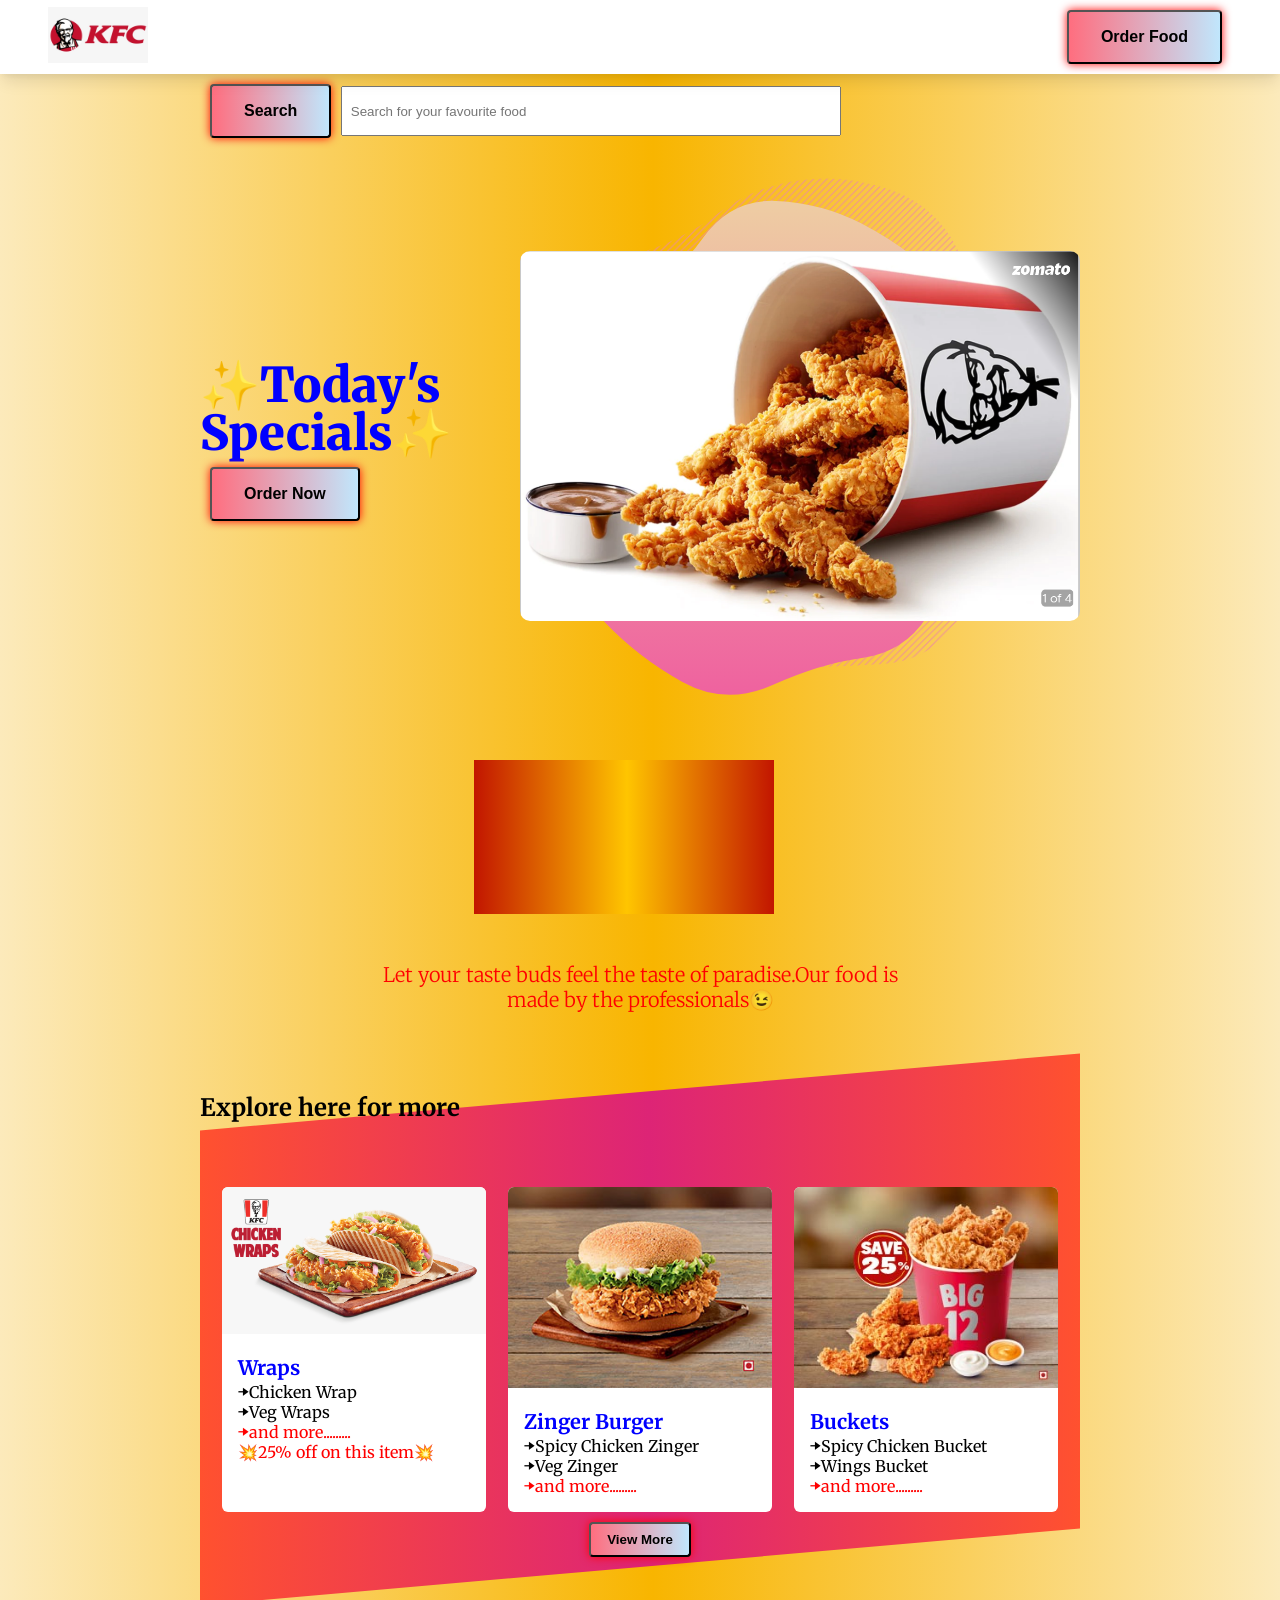
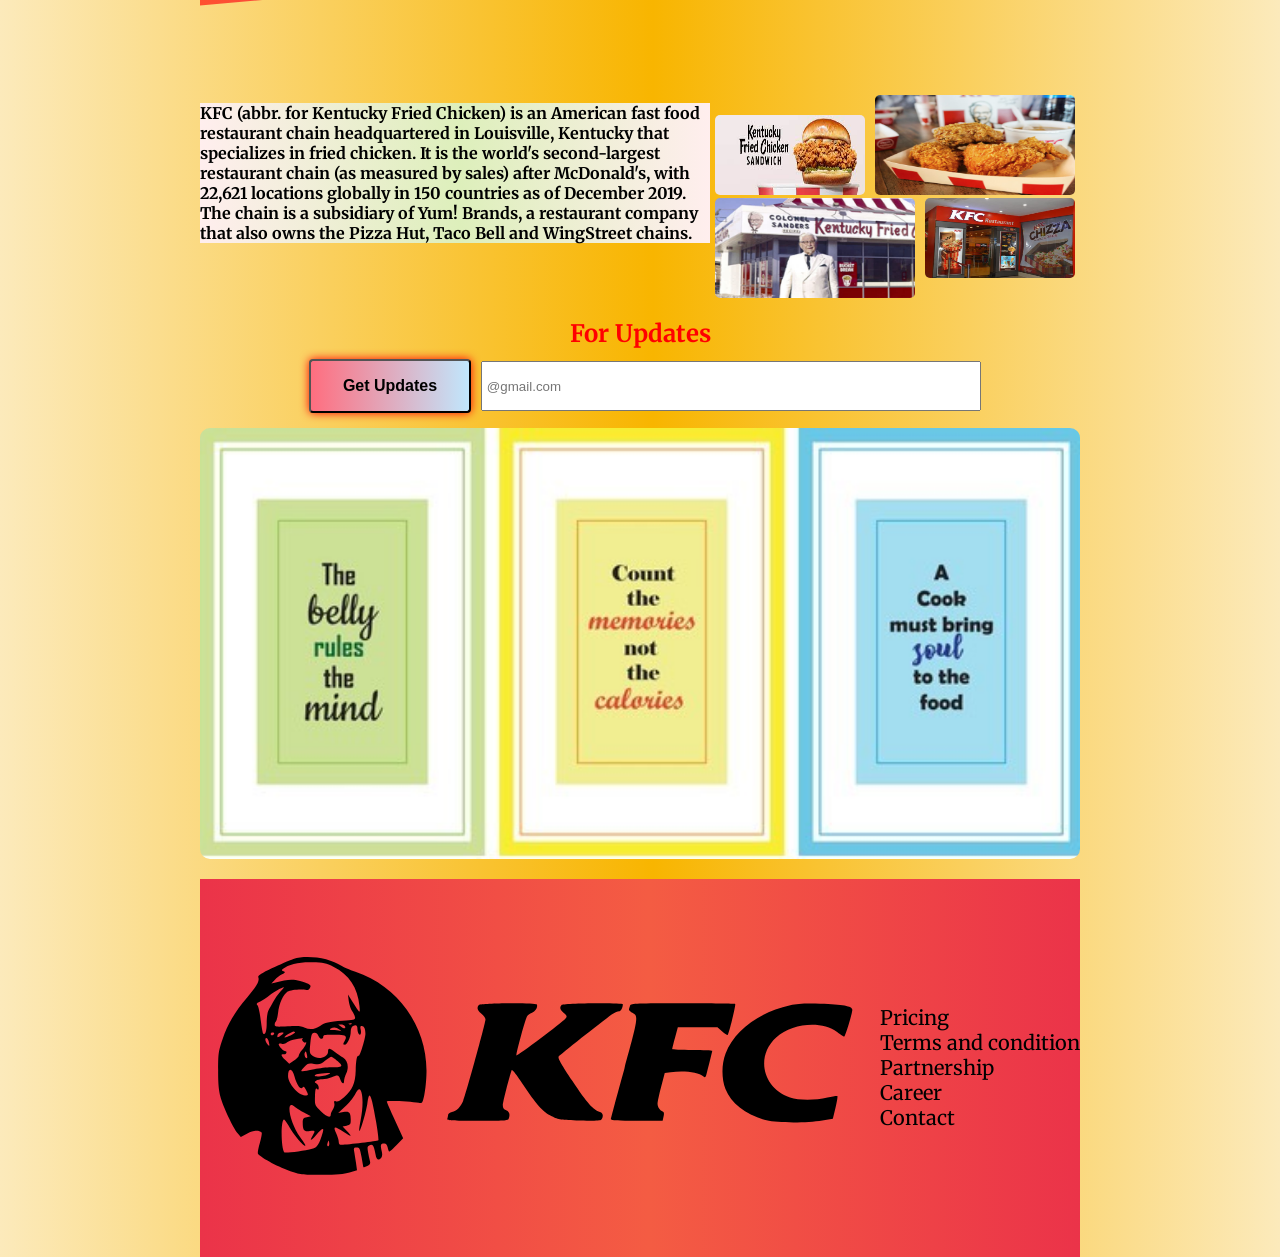
==== index.html @ d6eae2fd "change of name" ====
<!DOCTYPE html>
<html lang="en">
<head>
    <meta charset="UTF-8">
    <meta http-equiv="X-UA-Compatible" content="IE=edge">
    <meta name="viewport" content="width=device-width, initial-scale=1.0">
    <title>INDEX MAIN PAGE</title>
    <link rel="stylesheet" href="index.css" />
    <!-- Google Fonts Start-->
    <link rel="preconnect" href="https://fonts.googleapis.com">
    <link rel="preconnect" href="https://fonts.gstatic.com" crossorigin>
    <link href="https://fonts.googleapis.com/css2?family=Merriweather:ital,wght@0,300;0,400;0,700;0,900;1,300;1,400;1,700;1,900&display=swap" rel="stylesheet">
    <!-- Google Fonts End-->
</head>
<body> 
    <header>
        <nav class="navbar">
            <div class="navbar__brand">
                <img src="./assets/KFC Logo.png" alt="logo" class="brand__logo"/>
            </div>
            <div class="navbar__nav__items">
                <div class="nav__items">
                    <button class="button__primary">Order Food</button>
                </div>
            </div>
        </nav>
    </header>
    <main class="container">
        <section class="search__bar">
            <button class="button__primary">Search</button>
            <label>
              <input class="name" placeholder="  Search for your favourite food"  type="text"/>
            </label>
        </section>
        <section class="hero__container">
            <div class="hero__image__container">
                <img src="./assets/KFC menu.png" alt="heroimage" class="hero__image"/>
                <img src="./assets/svg/heroShape.svg" alt="heroimageshape/" class="hero__image__shape">
                <img src="./assets/svg/herobgpattren.svg" alt="heroimageshape/" class="hero__image__pattern">
            </div>
            <div class="hero__description">
                <h1 class="hero__text">✨Today's Specials✨</h1>
                <button class="button__primary">Order Now</button>
            </div>
        </section>
        <section class="video__footage__container">
            <div class="video__footage">
                <iframe class="chef__video" src="https://www.youtube.com/embed/YN2URsx8gIs" title="YouTube video player" title="YouTube video player" frameborder="0" allow="accelerometer; autoplay; clipboard-write; encrypted-media; gyroscope; picture-in-picture" allowfullscreen></iframe>
            </div>
            <div class="video__footage__text">
                <p>Let your taste buds feel the taste of paradise.Our food is made by the professionals😉</p>
            </div>
        </section>
        <section class="food__list__container">
                <h1 class="text-x1">Explore here for more</h1>
                <div class="food__list__container__diagonal"></div>
                <div class="food__menu__card__list">
                    <div class="food__menu__card">
                        <img src="./assets/menu 1.png" alt="burger" class="food__menu__card__image"/>
                        <div class="food__menu__card__details">
                            <h4 class="food__menu__card__title"><strong>Wraps</strong></h4>
                            <p>
                                ➡Chicken Wrap
                                <br/>➡Veg Wraps<br/>
                                <p style="color: red;">➡and more.........</p>
                                <p style="color: red;">💥25% off on this item💥</p>
                            </p>
                        </div>
                    </div>
                    <div  class="food__menu__card">
                        <img src="./assets/menu2.jpg" alt="burger" class="food__menu__card__image"/>
                        <div class="food__menu__card__details">
                            <h4 class="food__menu__card__title"><strong>Zinger Burger</strong></h4>
                            <p>
                                ➡Spicy Chicken Zinger
                                <br/>➡Veg Zinger<br/>
                                <p style="color: red;">➡and more.........</p>
                            </p>
                        </div>
                    </div>
                    <div class="food__menu__card">
                        <img src="./assets/menu3.jpg" alt="burger" class="food__menu__card__image"/>
                        <div class="food__menu__card__details">
                            <h4 class="food__menu__card__title"><strong>Buckets</strong></h4>
                            <p>
                                ➡Spicy Chicken Bucket
                                <br/>➡Wings Bucket<br/>
                                <p style="color: red;">➡and more.........</p>
                            </p>
                        </div>
                    </div>
                    <button class="button__primary__1">View More</button>
                </div>
        </section>
        <section class="restaurant__list__container">
            <div class="restaurant__list__text">
                <h4 class="text-x2">KFC (abbr. for Kentucky Fried Chicken) is an American fast food restaurant chain headquartered in Louisville, Kentucky that specializes in fried chicken. It is the world's second-largest restaurant chain (as measured by sales) after McDonald's, with 22,621 locations globally in 150 countries as of December 2019. The chain is a subsidiary of Yum! Brands, a restaurant company that also owns the Pizza Hut, Taco Bell and WingStreet chains.</h4>
            </div>
            <div class="restaurant__list__images__container">
                <div class="restaurant__list__row1">
                    <img src="./assets/down1.jfif" alt="r1" class="restaurant1"/>
                    <img src="./assets/down2.jpg" alt="r2" class="restaurant2"/>
                </div>
                <div class="restaurant__list__row2">
                    <img src="./assets/down3.jpg" alt="r3" class="restaurant3"/>
                    <img src="./assets/down4.jpg" alt="r4" class="restaurant4"/>
                </div>
            </div>
        </section>
        <section class="update">
                <h1 style="color:red;">For Updates</h1>
            </div>
            <div class="btn">
                <button class="button__primary__2">Get Updates</button>
                <label>
                <input class="name" placeholder=" @gmail.com" type="email" />
            </label>
            </div>
        </div>
        </section>
        <section class="final">
            <img class="final__image" src="./assets/finalimage.jpg" alt="final">
        </section>
        <footer class="footer">
            <div class="footer__image__text">
                <img class="footer__image" src="./assets/svg/KFC-Logo.svg" alt="logo">
            </div>
            <div class="footer__text">
                <p>Pricing<p><p>Terms and condition</p> <p>Partnership</p> <p>Career</p> <p> Contact</p>
            </div>

        </footer>
    </main>
</body>
</html>
---- index.css ----
* { /* Override the default browser spacing */
    padding: 0;
    margin: 0;
    box-sizing: border-box;
}

body {
    font-family: 'Merriweather', serif;
    background-image: linear-gradient(to right, #fceabb 0%, #f8b500  51%, #fceabb  100%)
}


.navbar {
    position: sticky;
    top: 0;
    display: flex;
    justify-content: space-between;
    align-items: center;
    background-color: white;
    box-shadow: 0 10px 15px -3px rgb(0 0 0 / 10%), 0 4px 6px -2px rgb(0 0 0 / 5%);
    z-index: 9999;
}

.navbar__brand {
    width: 100px;
}

.brand__logo {
    width: 100%;
}

.navbar__nav__items {
    display: flex;
}

.search__bar {
    display: flex;
    align-items: center;
}

.name {
    width: 200px;
    height: 40px;
}
.container {
    padding: 0px 20px;
}

.hero__container {
    margin-top: 1rem;
}

.hero__image__container {
    position: relative;
    width: 100%;
}

.hero__image {
    position: absolute;
    width: 100%;
    right: auto;
    left: auto;
    top: 55px;
    height: auto;
    z-index: 2;
    border-radius: 10px;
}

.hero__image__shape {
    position: absolute;
}

.hero__description {
    display: flex;
    flex-direction: column;
    align-items: flex-start;
}

.hero__text {
    font-size: 1.8rem;
    line-height: 2.25rem;
    color: blue;
    font-weight: 900;
}

.video__footage__container {
    margin-top: 3rem;
    display: flex;
    flex-direction: column;
    justify-content: center;
    align-items: center;
    width: 100%;
}

.video__footage {
    position: relative;
}

.video__footage::before {
    background-image:  linear-gradient(to right, #c21500 0%, #ffc500  51%, #c21500  100%
    );
    content: "";
    top: 0px;
    left: 0px;
    position: absolute;
    transform: translate(-1rem, -1rem);
    height: 100%;
    width: 100%;
    z-index: -1;
}

.video__footage__text {
    margin-top: 2rem;
    color: red;
    font-size: 1.25rem;
    font-weight: 300;
    text-align: center;
}




.button__primary {
    background-image: linear-gradient(to right, #ff6e7f 0%, #bfe9ff  51%, #ff6e7f  100%);
    margin: 10px;
    padding: 0.5rem 1rem;
    text-align: center;
    transition: 0.5s;
    font-weight: 600;
    background-size: 200% auto;
    color:black;
    box-shadow: 0 0 10px red;
    border-radius: 4px;
    display: block;
}

.button__primary:hover {
    background-position: right center;
}

.button__primary__1 {
    background-image: linear-gradient(to right, #ff6e7f 0%, #bfe9ff  51%, #ff6e7f  100%);
    margin: 10px;
    padding: 0.5rem 1rem;
    text-align: center;
    transition: 1s;
    font-weight: 600;
    background-size: 200% auto;
    color:black;
    box-shadow: 0 0 10px red;
    border-radius: 4px;
    display: block;
}

.button__primary__1:hover {
    background-position: right center;
    width: 75%;
}

.food__list__container {
    position: relative;
    margin: 5rem 0;
}

.food__menu__card__list {
    width: 100%;
}

.food__menu__card__image {
    border-radius: 6px 6px 0px 0px;
    width: 100%;
}

.food__menu__card__details {
    padding: 1rem;
    text-align: left;
    color: black;
}

.food__menu__card__title {
    font-size: 1.25rem;
    line-height: 1.75rem;
    color: blue;
    font-weight: 900;
}


.text-x2 {
    background-image: linear-gradient(to right, #FFEEEE 0%, #DDEFBB  51%, #FFEEEE  100%
    );
}


.restaurant__list__images__container {
    margin-top: 3rem;
}


.restaurant__list__row1 {
    display: flex;
    align-items: baseline;
}

.restaurant__list__row2 {
    margin-top: 10px;
    display: flex;
    align-items: baseline;
    flex-direction: row-reverse;
}

.restaurant1, .restaurant3 {
    border-radius: 5px;
    margin: 0 5px;
    width: 150px;
    height: 80px;
}

.restaurant2, .restaurant4 {
    border-radius: 5px;
    margin: 0 5px;
    width: 200px;
    height: 100px;
}


.update {
    margin-top: 20px;
    display: flex;
    flex-direction: column;
    align-items: center;
}

.btn {
    display: flex;
    flex-direction: row;
    align-items: center;
}


.button__primary__2 {
    background-image: linear-gradient(to right, #ff6e7f 0%, #bfe9ff  51%, #ff6e7f  100%);
    margin: 10px;
    padding: 0.5rem 1rem;
    text-align: center;
    transition: 0.5s;
    font-weight: 600;
    background-size: 200% auto;
    color:black;
    box-shadow: 0 0 10px red;
    border-radius: 4px;
    display: block;
}
.button__primary__2:hover {
    background-position: right center;
}

.final {
    display: flex;
    justify-content: center;
}


.final__image {
    margin-top: 5px;
    margin-bottom: 5px;
    border-radius: 10px;
    width: 100%;
}

.footer {
    margin-top: 15px;
    display: flex;
    flex-direction: row;
    background-image:linear-gradient(to right, #EB3349 0%, #F45C43  51%, #EB3349  100%);
    justify-content: space-between;
    align-items: center;
}

.footer__image {
width:100%
}

.footer__text {
    font-size: 10px;
}








@media (min-width: 1200px) {
    .navbar {
        padding: 0 3rem;
    }

    .search__bar {
        display: flex;
        align-items: center;
    }
    
    .name {
        width: 500px;
        height: 50px;
    }
    .button__primary {
        padding: 1rem 2rem;
        font-size: 1rem;
    }
    .hero__container {
        display: flex;
        flex-direction: row-reverse;
        align-items: center;
    }
    .hero__image {
        margin-top: 2rem;
    }
    .hero__text {
        font-size: 3rem;
        line-height: 1;
    }
    .container {
        padding: 0px 200px;
    }
    .video__footage__container {
        display: flex;
        flex-direction: column;
    }
    .video__footage__text {
        width: 60%;
    }
    .food__menu__card__list {
        display: flex;
        flex-wrap: wrap;
        justify-content: space-evenly;
        padding-top: 2rem;
        margin-top: 2rem;
    }    
    .food__menu__card {
        flex-basis: 30%;
        background-color: white;
        border-radius: 6px;
    }
    .food__list__container {
        position: relative;
        margin: 5rem 0;
    }
    .food__list__container__diagonal {
        background-image: linear-gradient(
        to right,
        #ff512f 0%,
        #dd2476 51%,
        #ff512f 100%
        );
        position: absolute;
        left: 0px;
        top: 0px;
        z-index: -3;
        transform: skewY(-5deg);
        width: 100%;
        height: 100%;
    }
    .restaurant__list__container {
        display: flex;
        justify-content: space-between;
        align-items: center;
    }
    .restaurant__list__row1 {
        justify-content: center;
    }
    .restaurant__list__row2 {
        margin-top: 3px;
        align-items: flex-start;
        justify-content: center;
    }

    .button__primary__2 {
        padding: 1rem 2rem;
        font-size: 1rem;
    }
    .footer__text {
        font-size: 20px;
    }
}
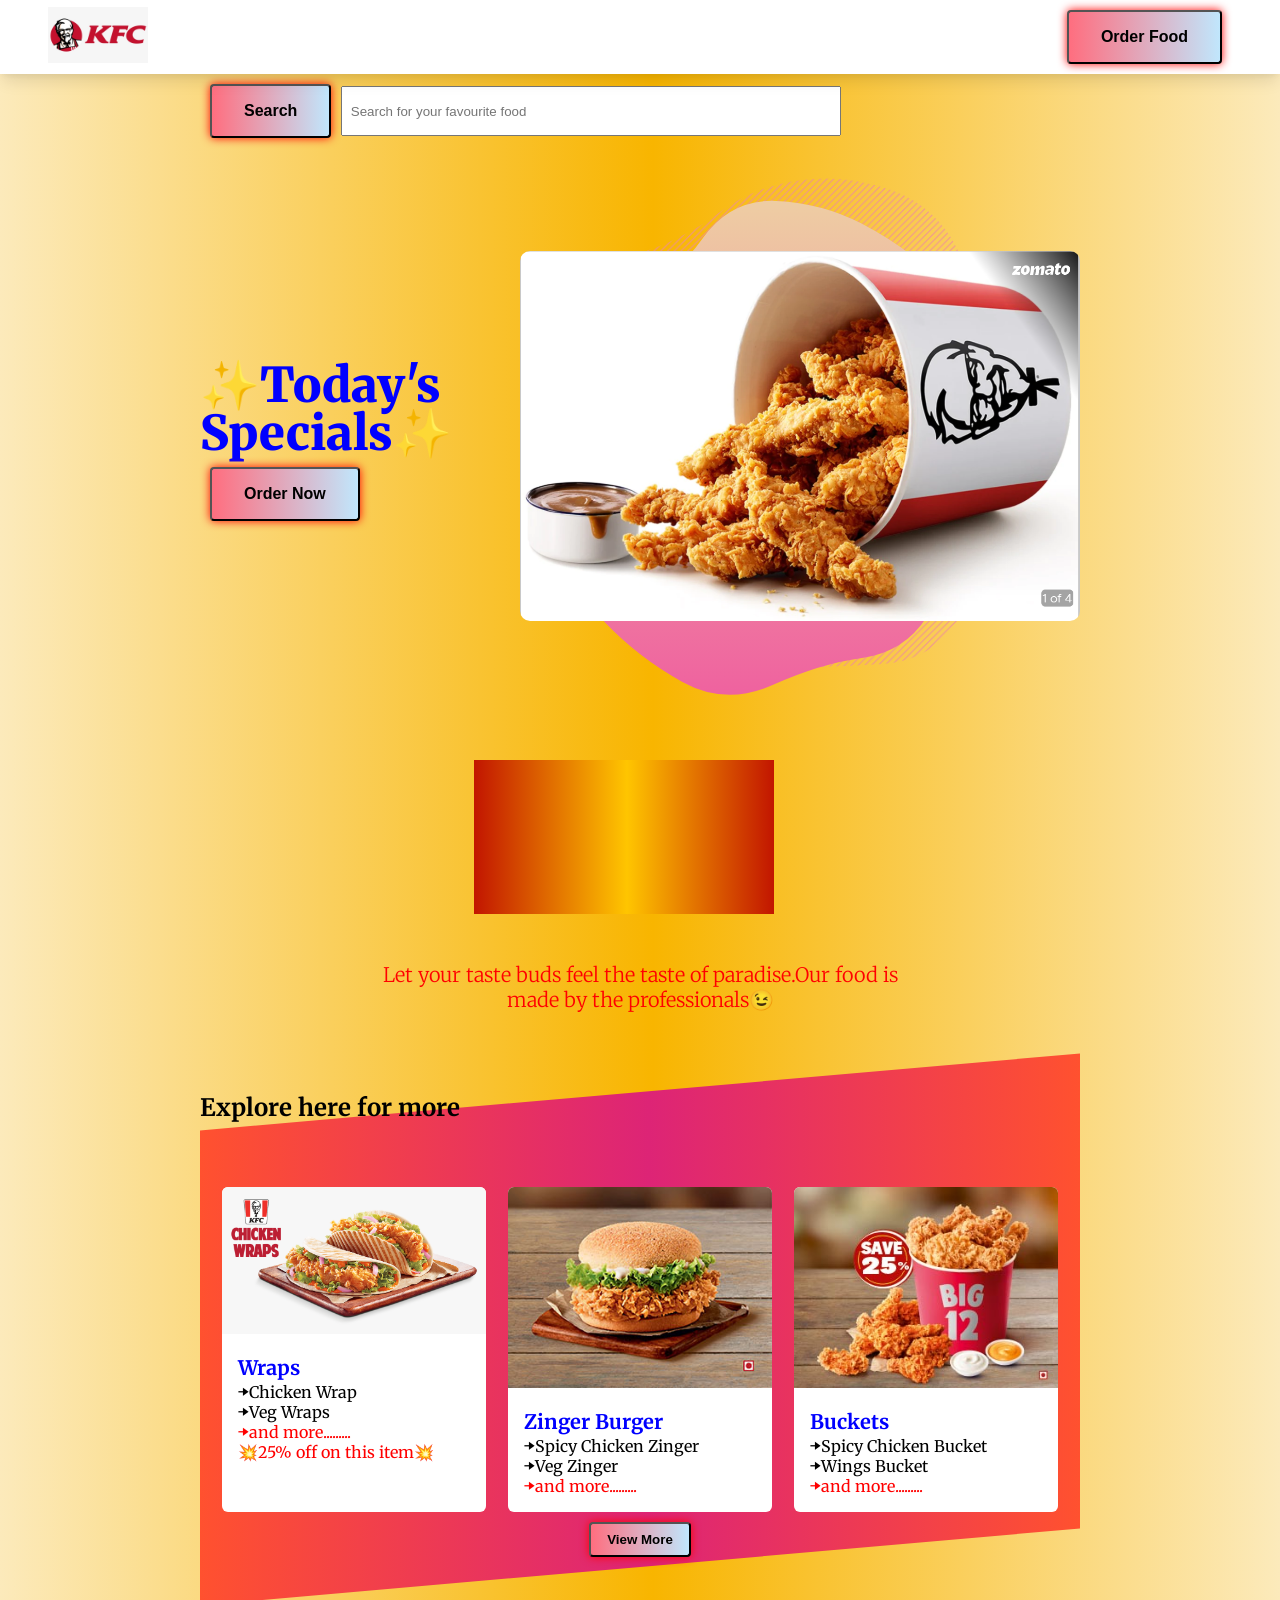
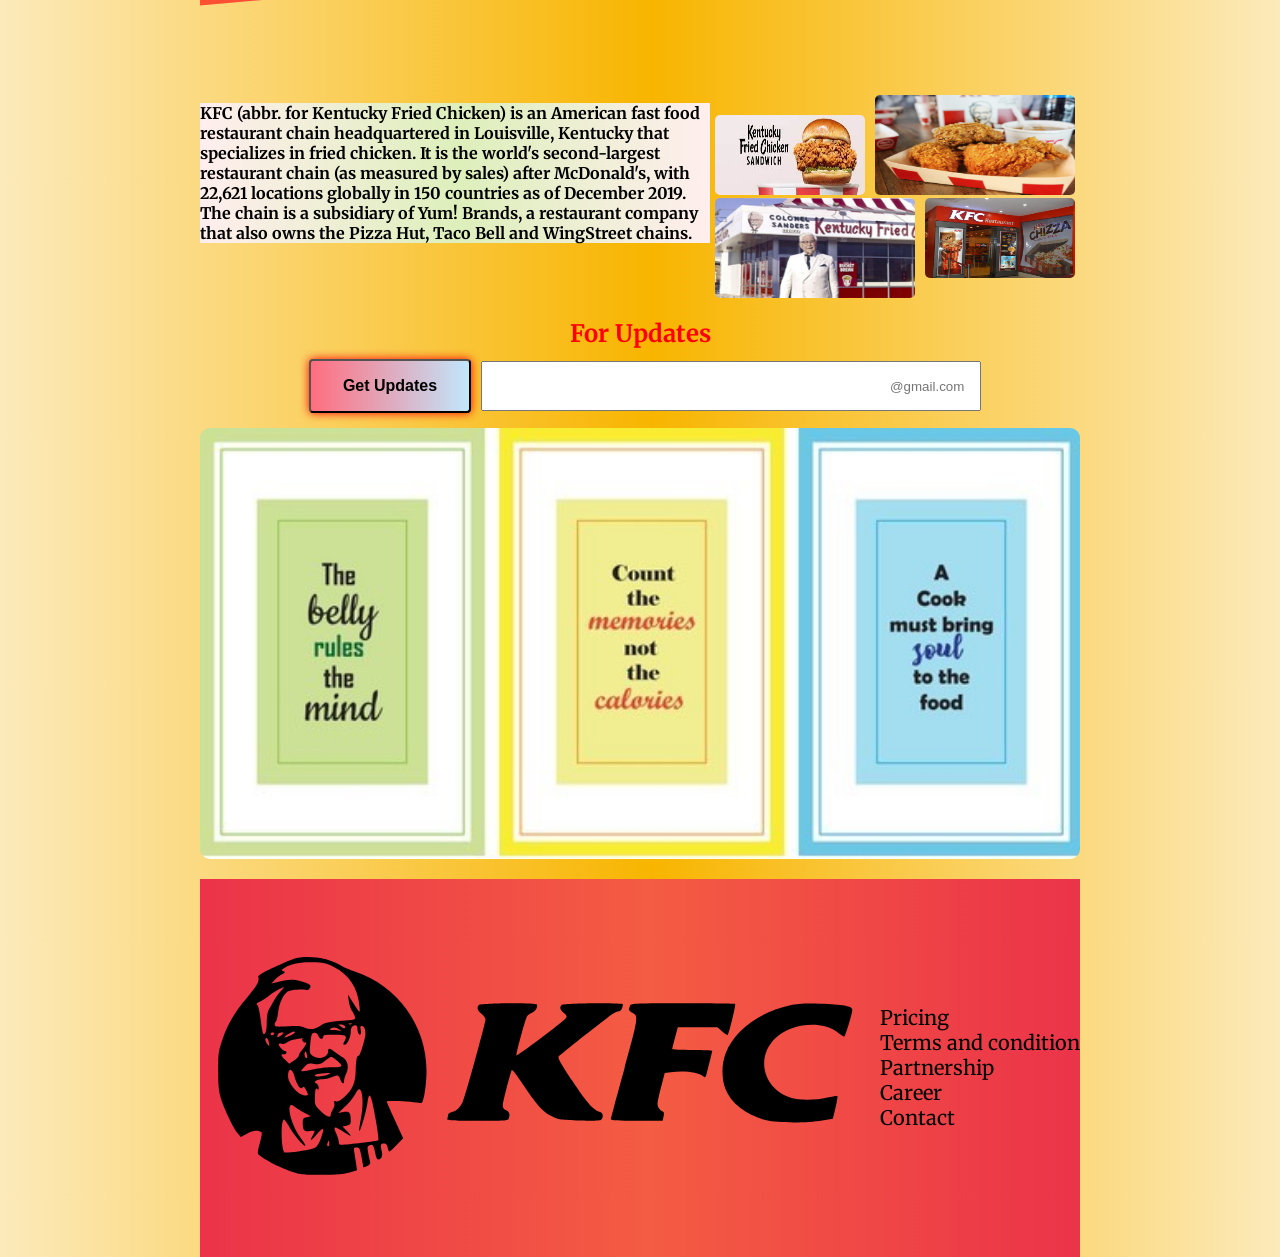
==== commit 5277ec22: "small change in label of id" ====
--- a/index.html
+++ b/index.html
@@ -113,7 +113,7 @@
             <div class="btn">
                 <button class="button__primary__2">Get Updates</button>
                 <label>
-                <input class="name" placeholder=" @gmail.com" type="email" />
+                <input style="text-align: end;" class="name" placeholder=" @gmail.com    " type="email" />
             </label>
             </div>
         </div>
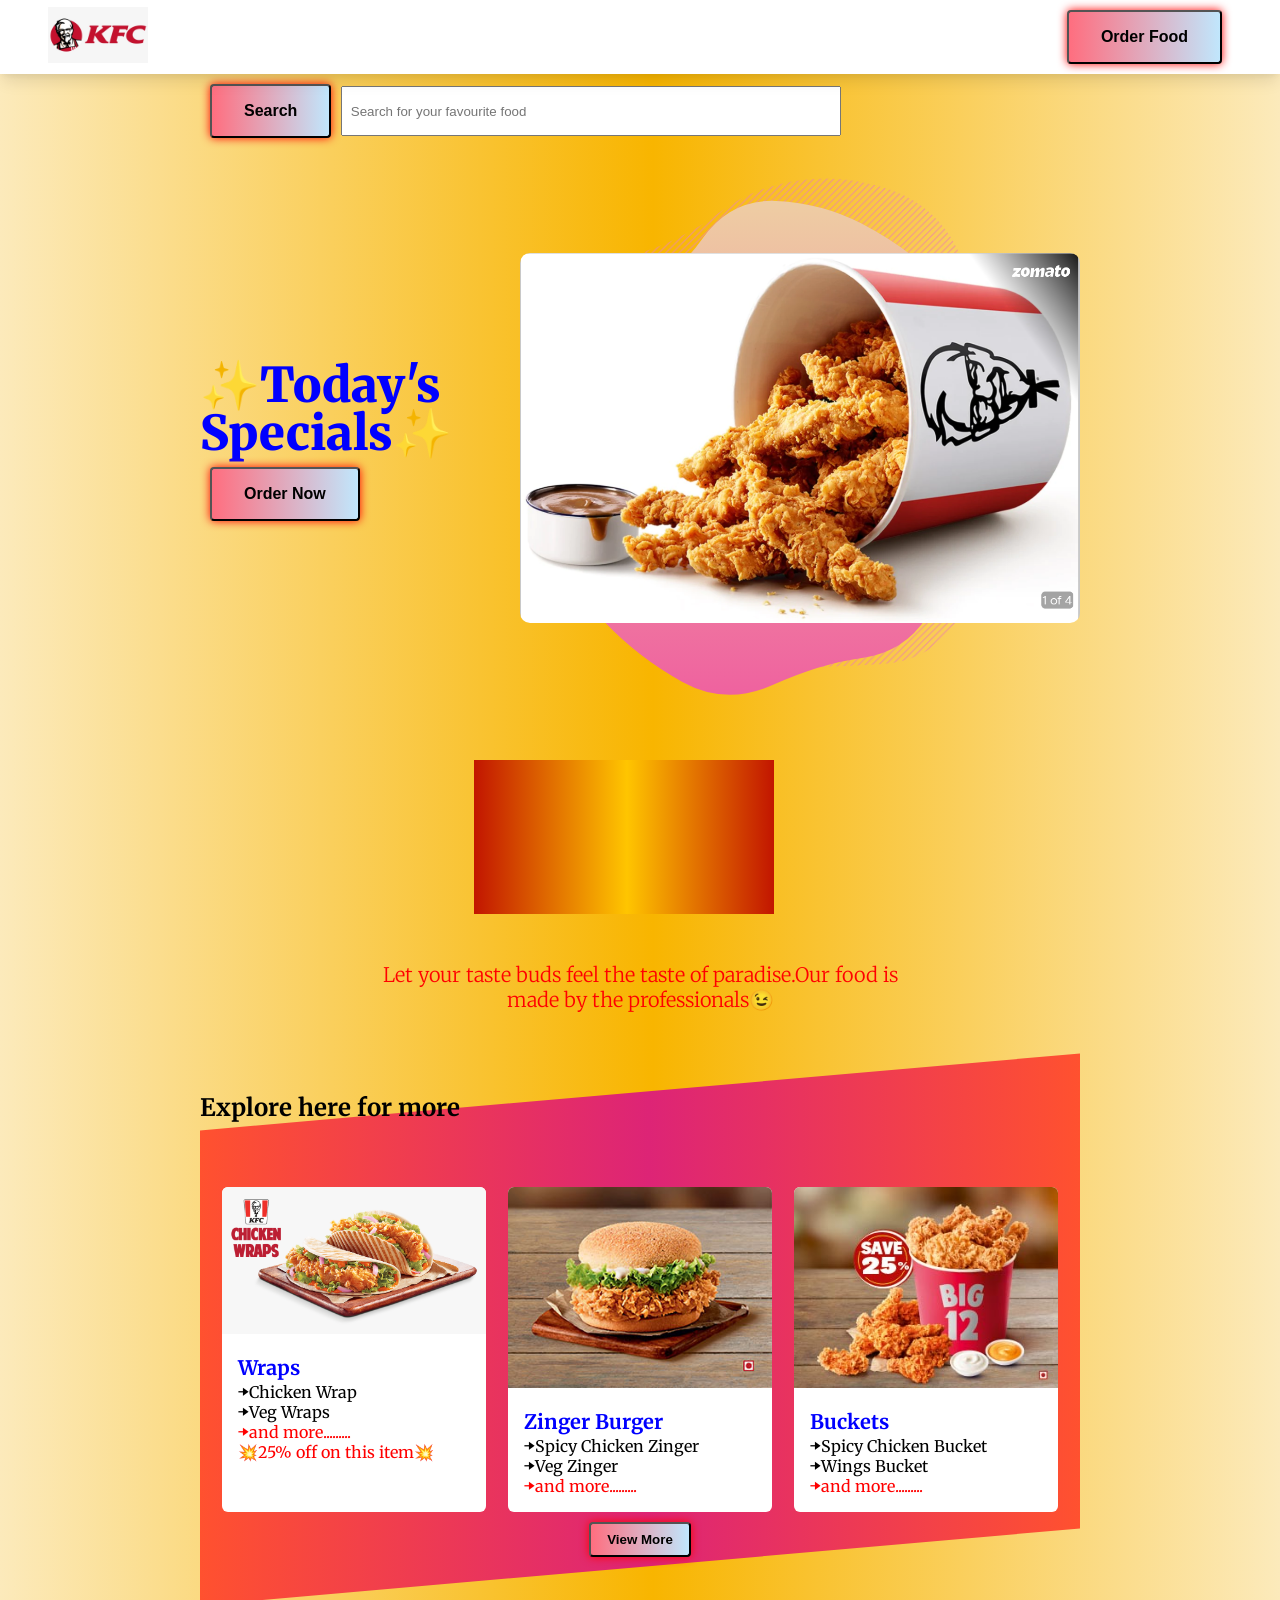
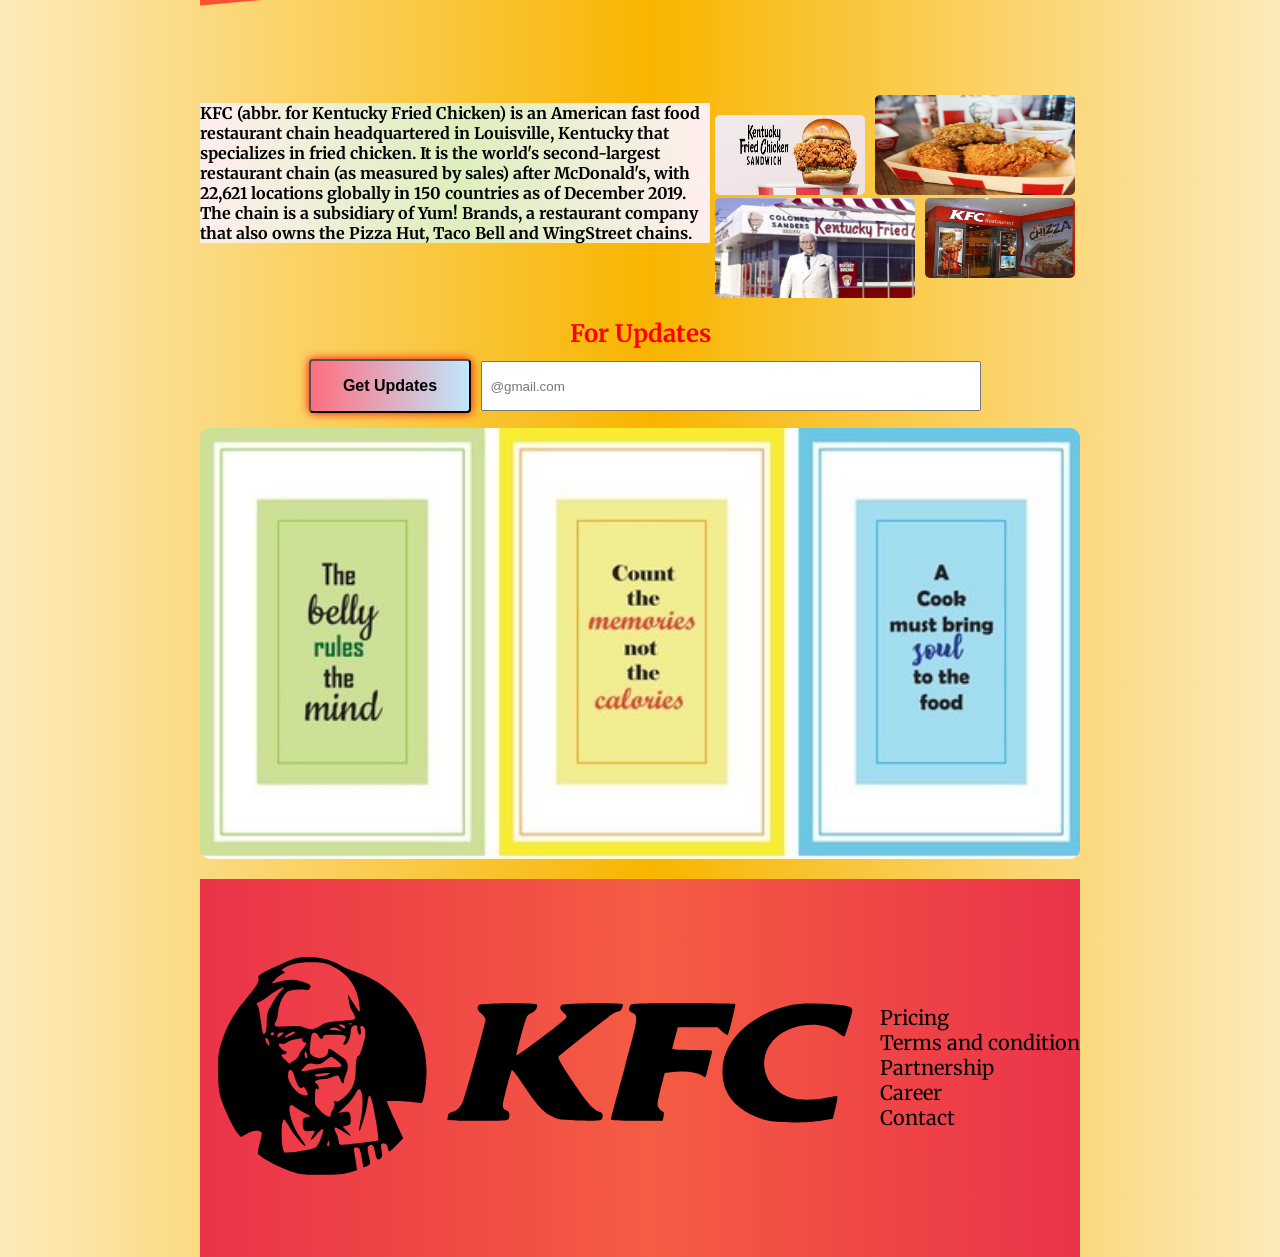
==== commit cf81a71c: "small change in mail box" ====
--- a/index.html
+++ b/index.html
@@ -113,7 +113,7 @@
             <div class="btn">
                 <button class="button__primary__2">Get Updates</button>
                 <label>
-                <input style="text-align: end;" class="name" placeholder=" @gmail.com    " type="email" />
+                <input class="name" placeholder="  @gmail.com" type="email" />
             </label>
             </div>
         </div>
--- a/index.css
+++ b/index.css
@@ -60,7 +60,7 @@
     width: 100%;
     right: auto;
     left: auto;
-    top: 55px;
+    top: 57px;
     height: auto;
     z-index: 2;
     border-radius: 10px;
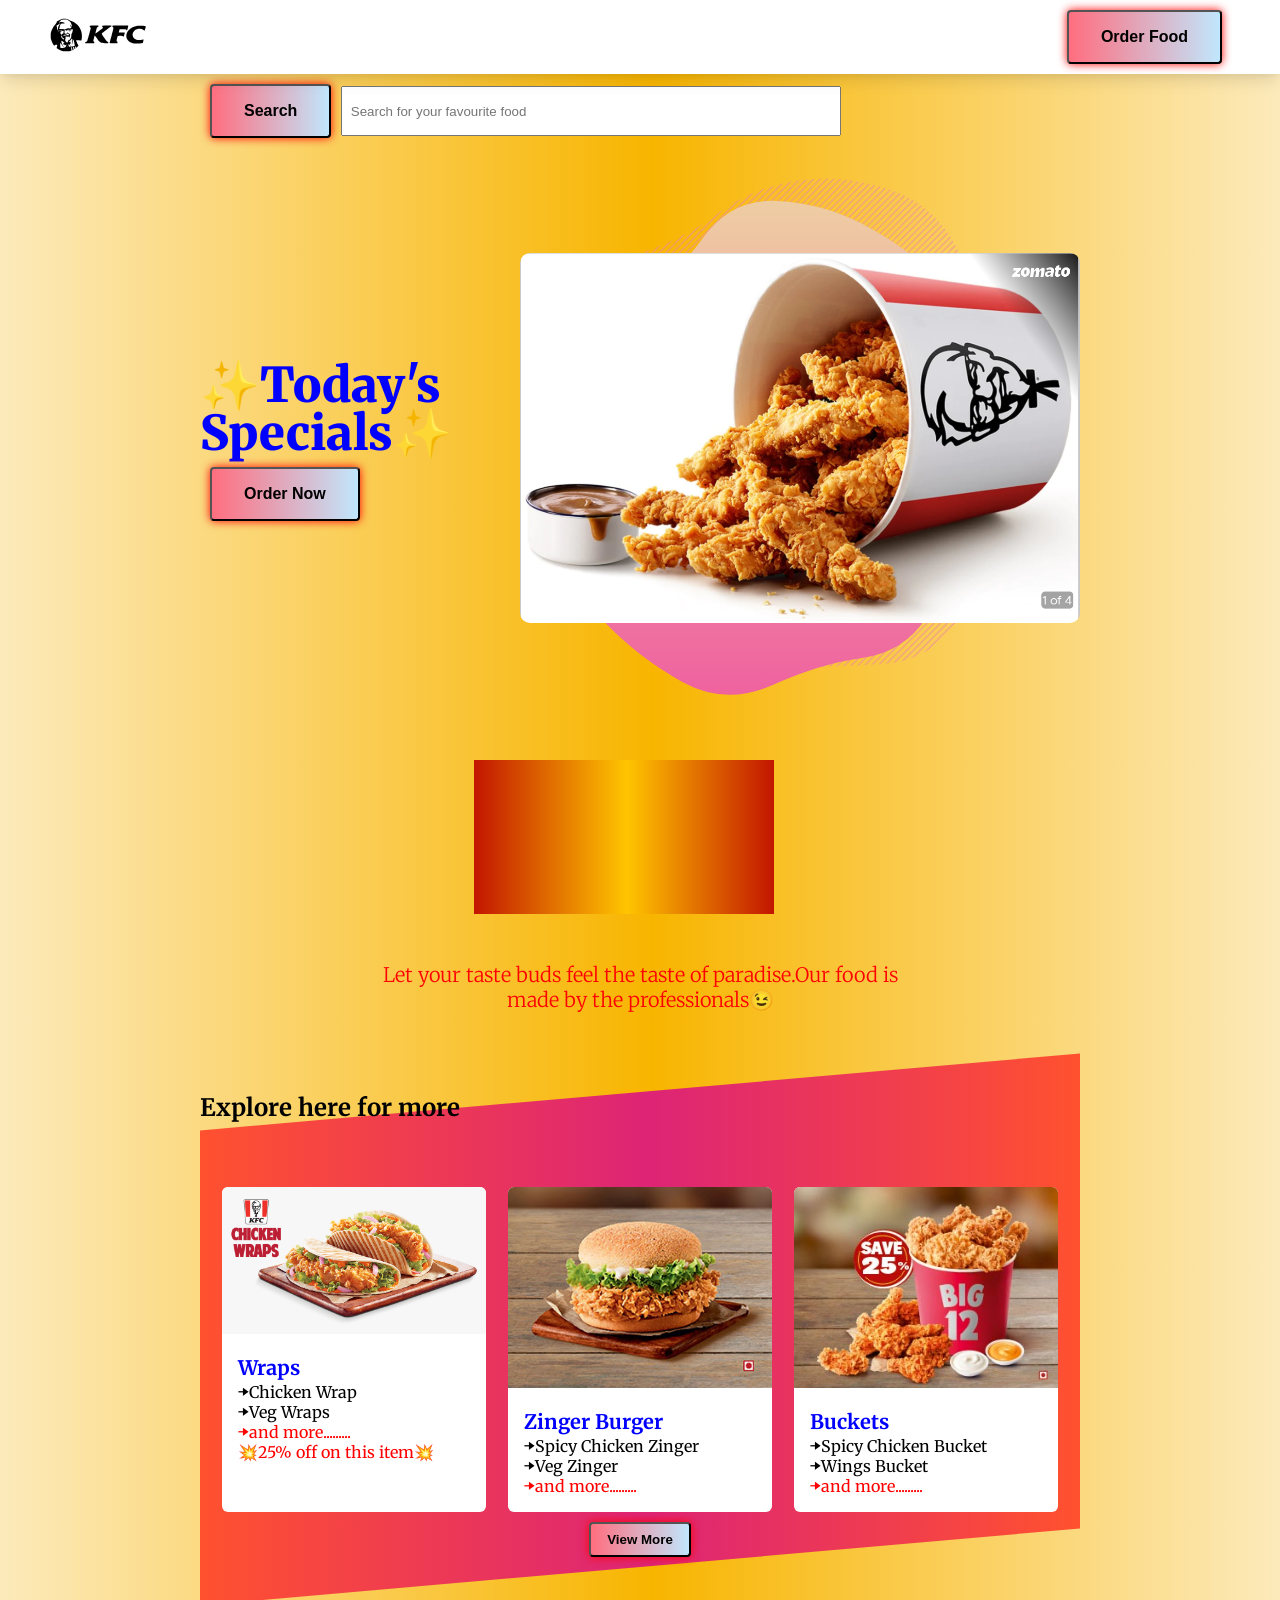
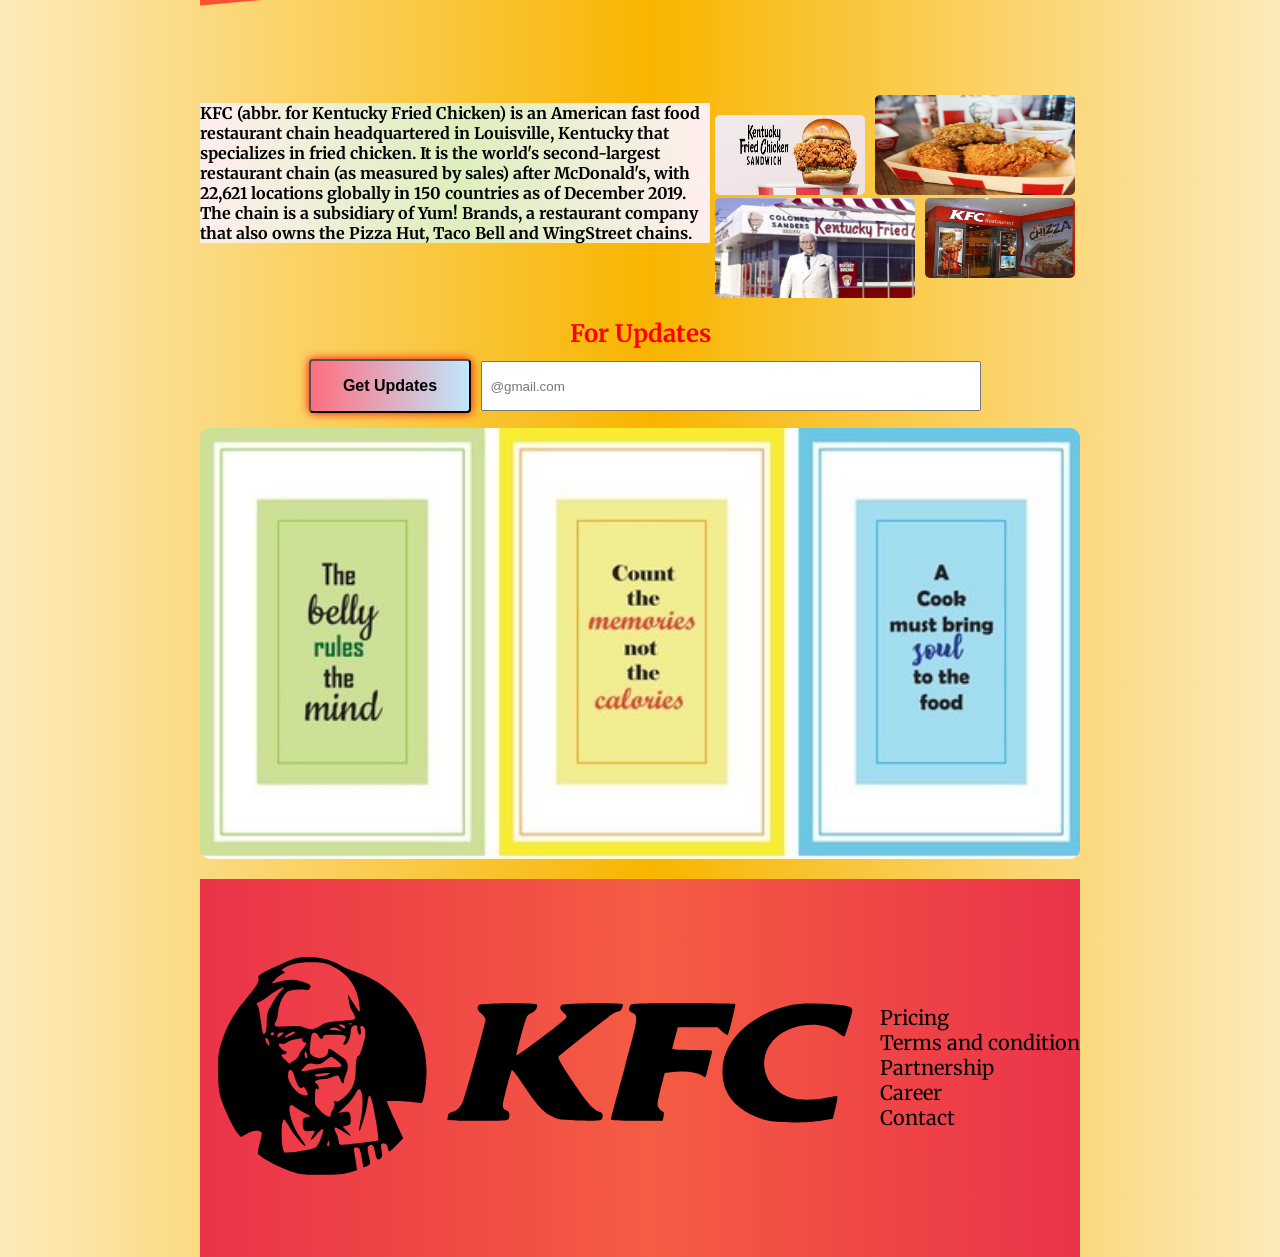
==== commit 036f507f: "small change" ====
--- a/index.html
+++ b/index.html
@@ -16,7 +16,7 @@
     <header>
         <nav class="navbar">
             <div class="navbar__brand">
-                <img src="./assets/KFC Logo.png" alt="logo" class="brand__logo"/>
+                <img src="./assets/svg/KFC-Logo.svg" alt="logo" class="brand__logo"/>
             </div>
             <div class="navbar__nav__items">
                 <div class="nav__items">
--- a/index.css
+++ b/index.css
@@ -6,7 +6,7 @@
 
 body {
     font-family: 'Merriweather', serif;
-    background-image: linear-gradient(to right, #fceabb 0%, #f8b500  51%, #fceabb  100%)
+    background-image: linear-gradient(to right, #fceabb 0%, #f8b500  51%, #fceabb  100%);
 }
 
 
@@ -33,10 +33,15 @@
     display: flex;
 }
 
+
+/* .container {
+    background-image: url(/Food/assets/KFC\ menu.png);
+} */
 .search__bar {
     display: flex;
     align-items: center;
 }
+
 
 .name {
     width: 200px;
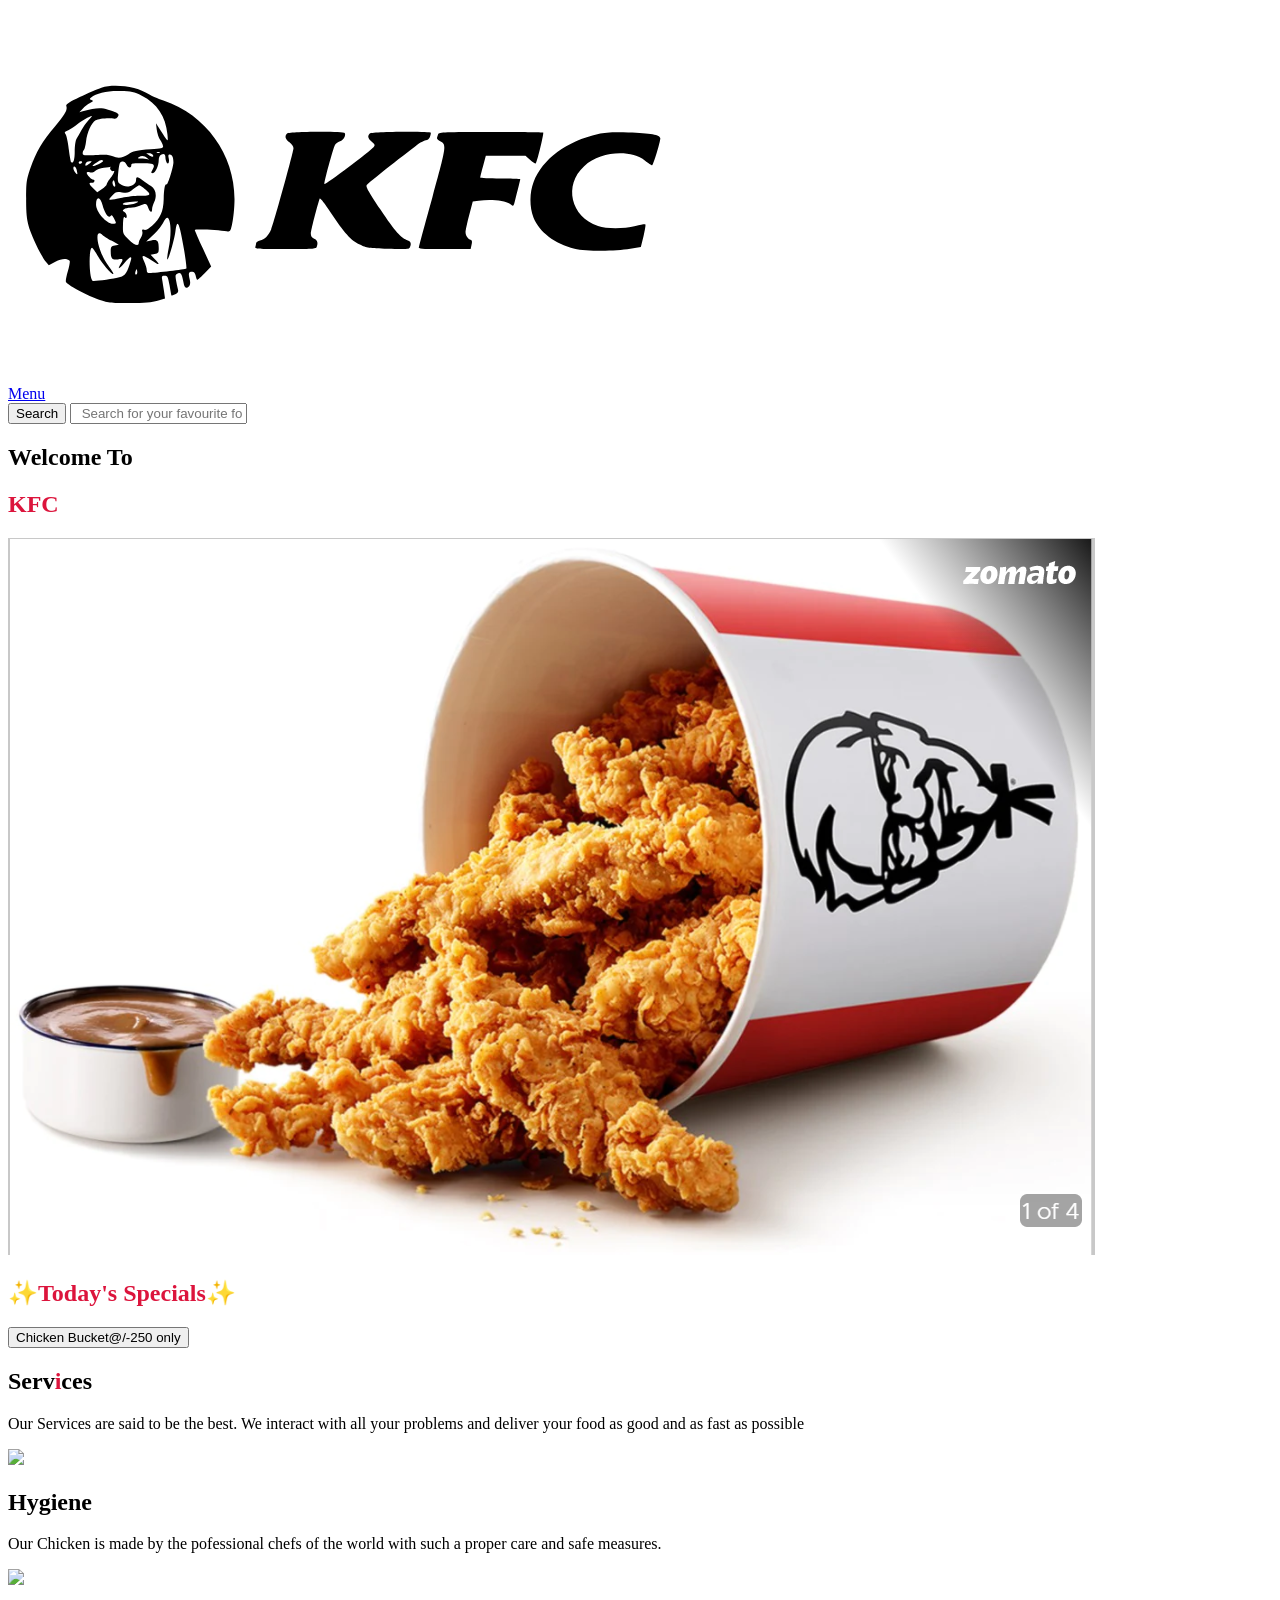
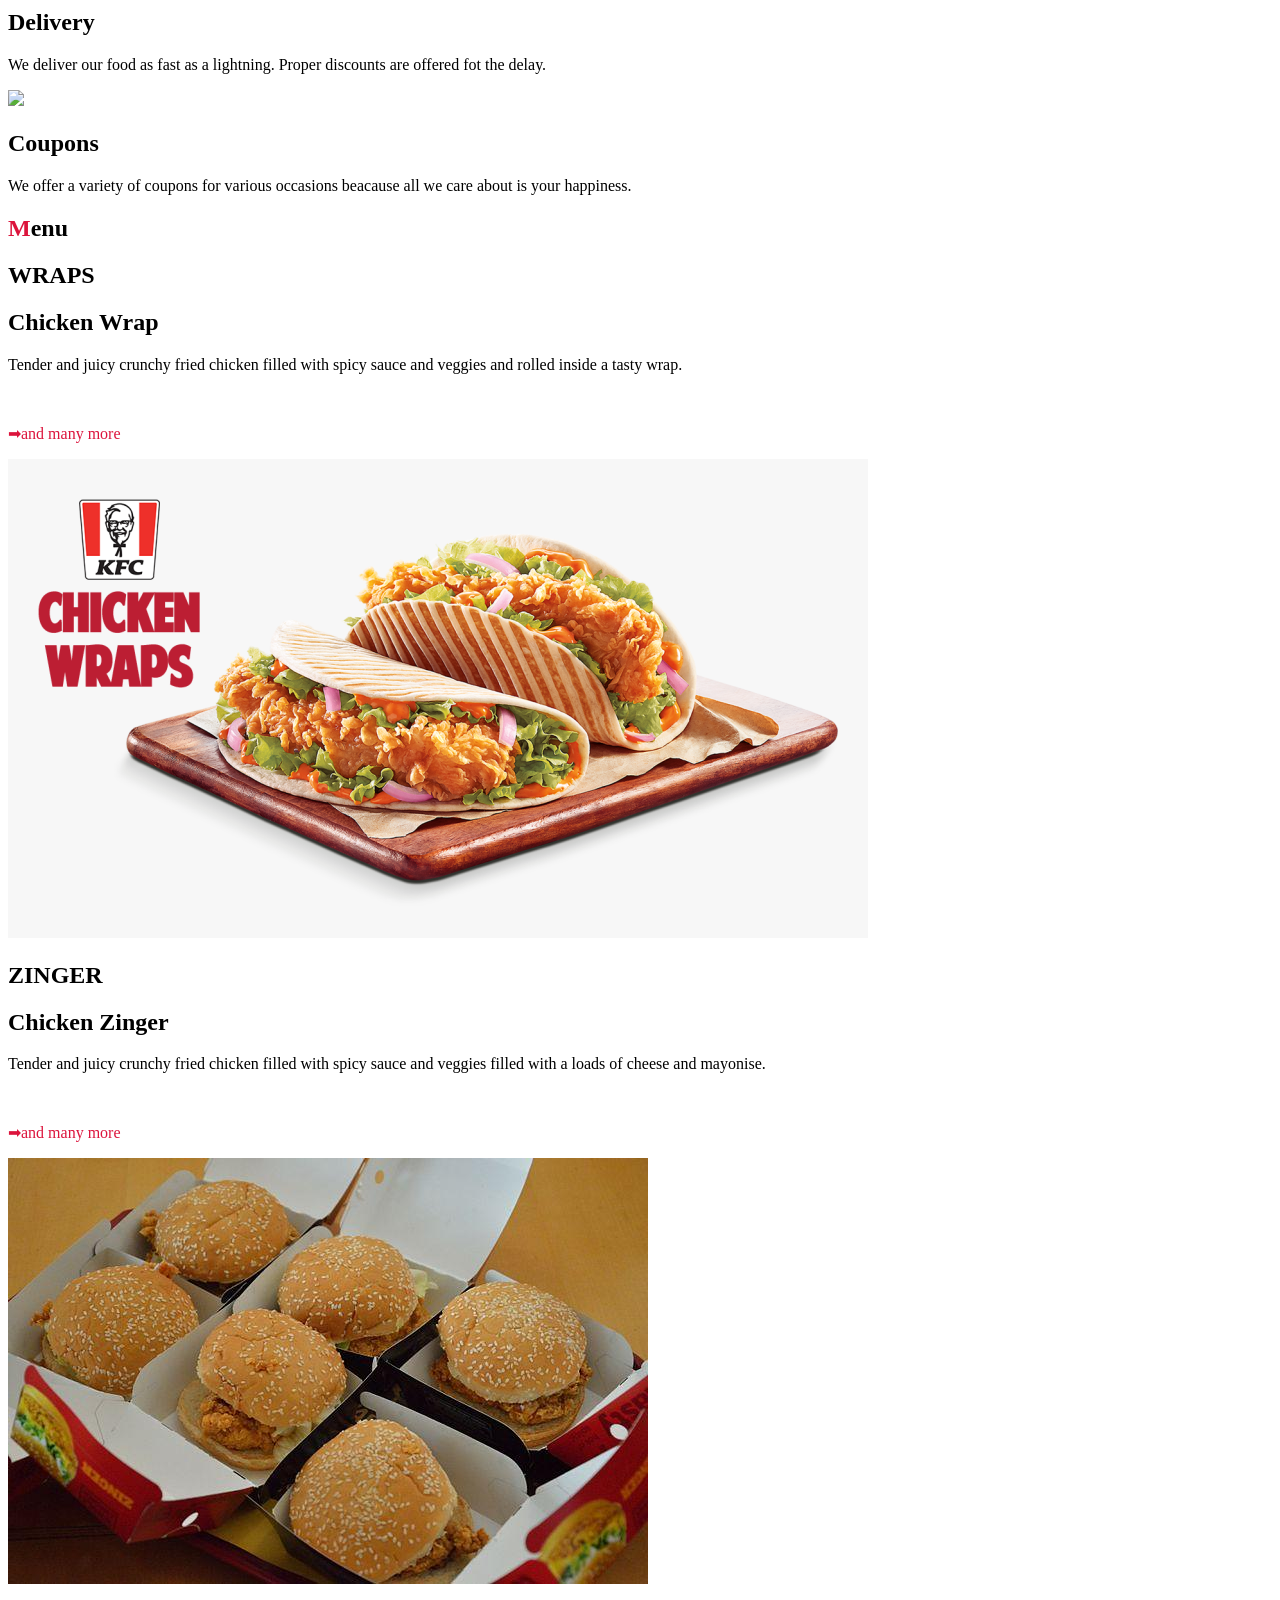
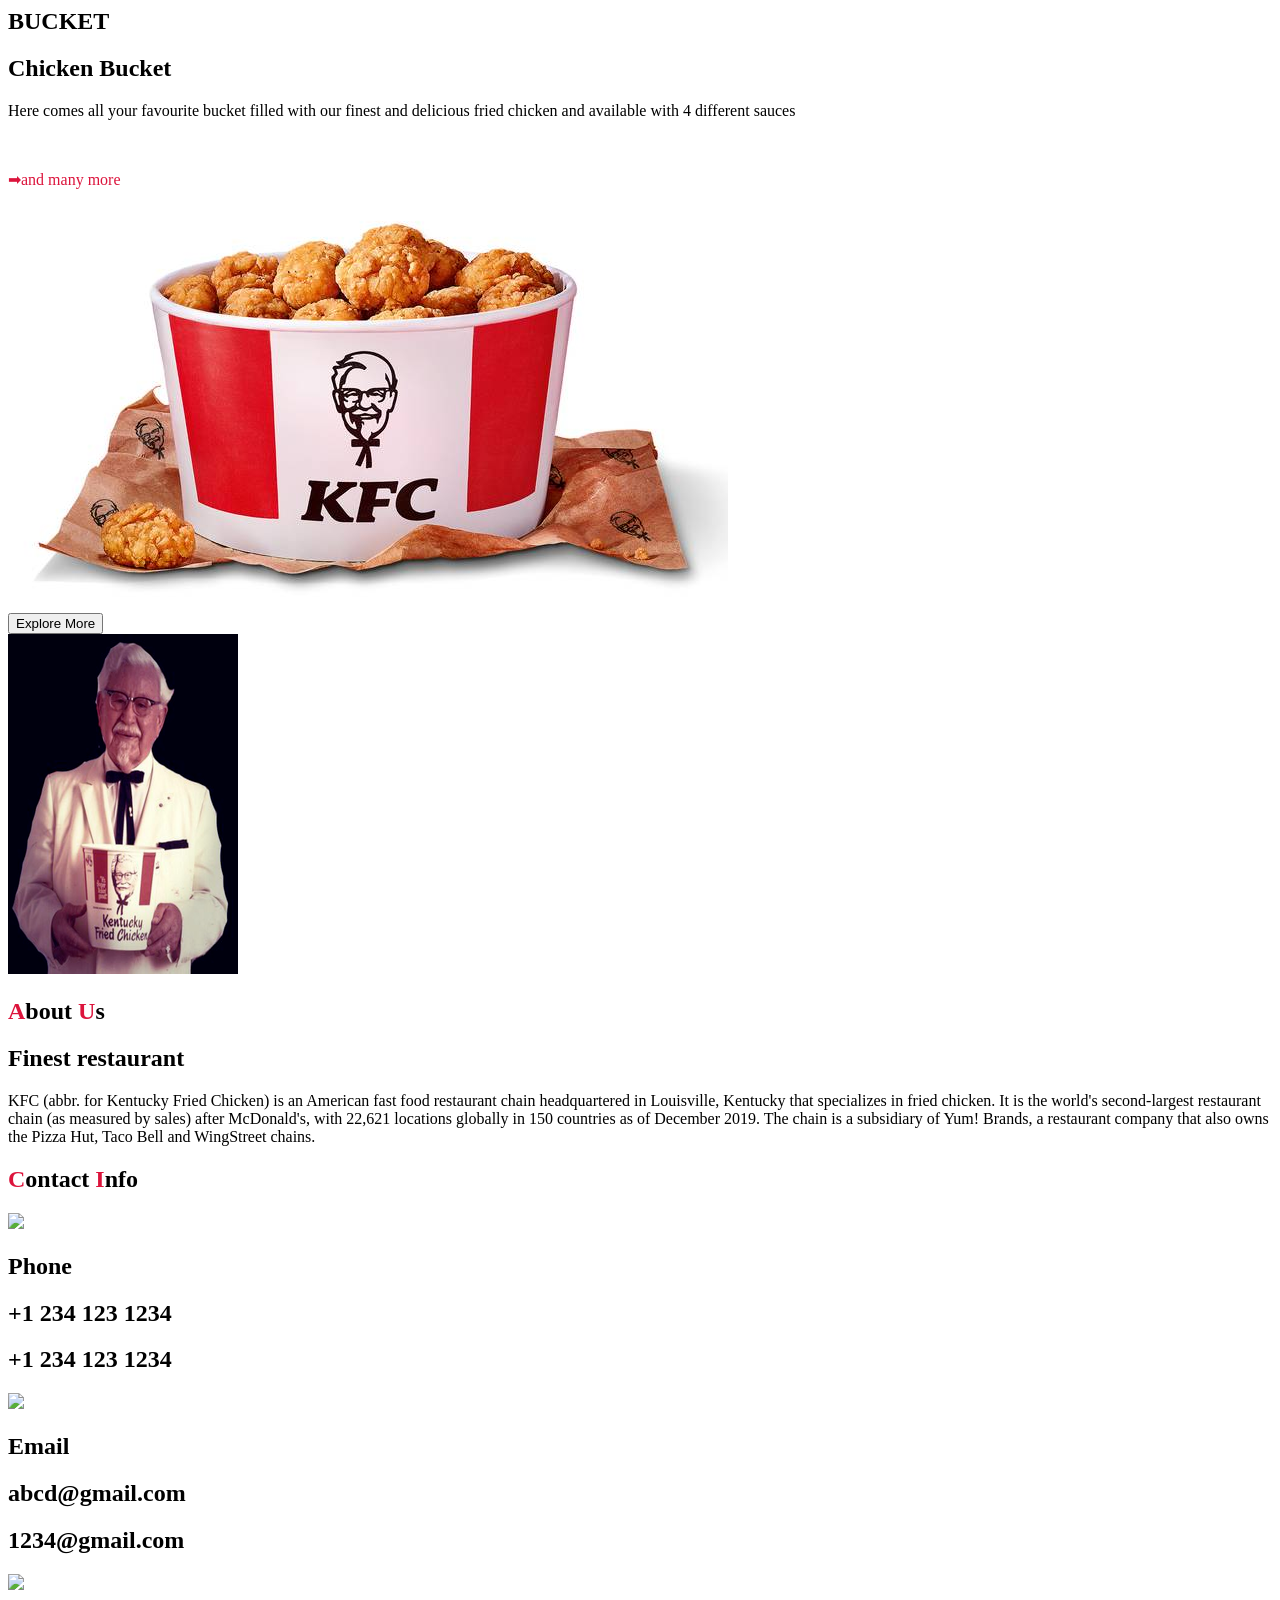
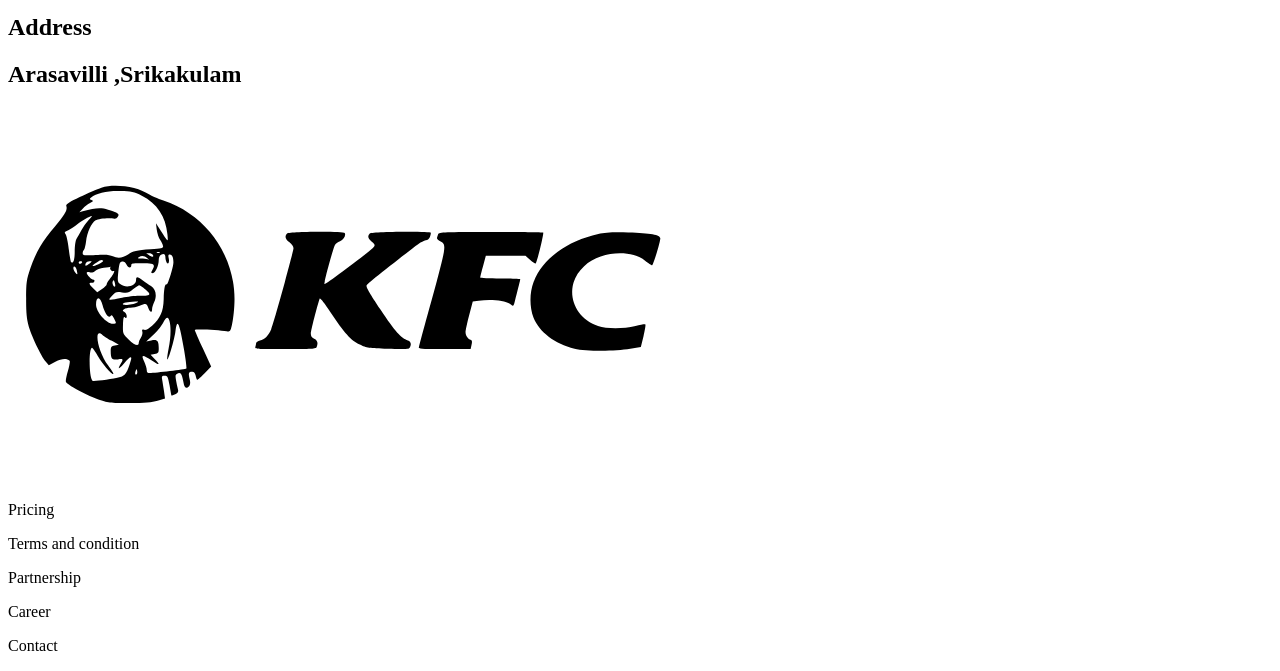
==== commit d6a623eb: "completed the project" ====
--- a/index.html
+++ b/index.html
@@ -1,135 +1,199 @@
 <!DOCTYPE html>
 <html lang="en">
-<head>
-    <meta charset="UTF-8">
-    <meta http-equiv="X-UA-Compatible" content="IE=edge">
-    <meta name="viewport" content="width=device-width, initial-scale=1.0">
+  <head>
+    <meta charset="UTF-8" />
+    <meta http-equiv="X-UA-Compatible" content="IE=edge" />
+    <meta name="viewport" content="width=device-width, initial-scale=1.0" />
     <title>INDEX MAIN PAGE</title>
-    <link rel="stylesheet" href="index.css" />
+    <link rel="stylesheet" href="style.css" />
     <!-- Google Fonts Start-->
-    <link rel="preconnect" href="https://fonts.googleapis.com">
-    <link rel="preconnect" href="https://fonts.gstatic.com" crossorigin>
-    <link href="https://fonts.googleapis.com/css2?family=Merriweather:ital,wght@0,300;0,400;0,700;0,900;1,300;1,400;1,700;1,900&display=swap" rel="stylesheet">
+    <link rel="preconnect" href="https://fonts.googleapis.com" />
+    <link rel="preconnect" href="https://fonts.gstatic.com" crossorigin />
+    <link
+      href="https://fonts.googleapis.com/css2?family=Merriweather:ital,wght@0,300;0,400;0,700;0,900;1,300;1,400;1,700;1,900&display=swap"
+      rel="stylesheet"
+    />
     <!-- Google Fonts End-->
-</head>
-<body> 
+  </head>
+  <body>
     <header>
-        <nav class="navbar">
-            <div class="navbar__brand">
-                <img src="./assets/svg/KFC-Logo.svg" alt="logo" class="brand__logo"/>
+      <nav class="navbar">
+          <div class="navbar__brand">
+              <img src="./assets/svg/KFC-Logo.svg" alt="logo" class="brand__logo"/>
+          </div>
+          <div class="navbar__nav__items">
+              <div class="nav__items">
+                  <a href="#menu">Menu</a>
+              </div>
+          </div>
+      </nav>
+  </header>
+
+    <!-- ----------hero---------- -->
+    <section class="hero">
+      <div class="hero__searchbar">
+        <button class="hero__button">Search</button>
+        <label>
+          <input
+            class="hero__input"
+            placeholder="  Search for your favourite food"
+            type="text"
+          />
+        </label>
+      </div>
+        <div class="hero__wel">
+          <h1>Welcome To</h1>
+          <h1 style="color: crimson;">KFC</h1>
+        </div>  
+      <div class="hero__container">
+           <div class="hero__imagecontainer">
+             <img class="hero__image" src="./assets/KFC menu.png" alt="menu" />
+           </div>
+        <div class="hero__description">
+          <h1 class="hero__text" style="color: crimson;">✨Today's Specials✨</h1>
+          <button class="hero__button">Chicken Bucket@/-250 only</button>
+        </div>
+      </div>
+    </section>
+    <!-- -----------end of hero section--------- -->
+
+    <!-- -------service section----------- -->
+
+    <section class="services">
+      <div class="services__container">
+        <div class="service__top">
+          <h1 class="section-title">Serv<span style="color: crimson;">i</span>ces</h1>
+          <p>Our Services are said to be the best. We interact with all your problems and deliver your food as good and as fast as possible</p>
+        </div>
+        <div class="service__bottom">
+          <div class="service__items">
+            <div class="icon"><img src="https://img.icons8.com/plasticine/100/000000/fried-chicken.png"/></div>
+            <h2>Hygiene</h2>
+            <p>Our Chicken is made by the pofessional chefs of the world with such a proper care and safe measures.</p>
+          </div>
+          <div class="service__items">
+            <div class="icon"><img src="https://img.icons8.com/plasticine/100/000000/fried-chicken.png"/></div>
+            <h2>Delivery</h2>
+            <p>We deliver our food as fast as a lightning. Proper discounts are offered fot the delay.</p>
+          </div>
+          <div class="service__items">
+            <div class="icon"><img src="https://img.icons8.com/plasticine/100/000000/fried-chicken.png"/></div>
+            <h2>Coupons</h2>
+            <p>We offer a variety of coupons for various occasions beacause all we care about is your happiness.</p>
+          </div>
+        </div>
+      </div>
+    </section>
+
+    <!-- -----menu section----- -->
+    <section id="menu">
+      <div class="menu__container">
+        <div class="menu__head">
+          <h1 class="section-title"><span style="color: crimson;">M</span>enu</h1>
+        </div>
+        <div class="all__menu">
+          <div class="menu__items">
+            <div class="menu__info">
+              <h1>WRAPS</h1>
+              <h2>Chicken Wrap</h2>
+              <p>Tender and juicy crunchy fried chicken filled with spicy sauce and veggies and rolled inside a tasty wrap.</p><br/>
+              <p style="color: crimson;">➡and many more</p>
             </div>
-            <div class="navbar__nav__items">
-                <div class="nav__items">
-                    <button class="button__primary">Order Food</button>
-                </div>
+            <div class="menu__img">
+              <img src="./assets/menu 1.png" alt="img">
             </div>
-        </nav>
-    </header>
-    <main class="container">
-        <section class="search__bar">
-            <button class="button__primary">Search</button>
-            <label>
-              <input class="name" placeholder="  Search for your favourite food"  type="text"/>
-            </label>
-        </section>
-        <section class="hero__container">
-            <div class="hero__image__container">
-                <img src="./assets/KFC menu.png" alt="heroimage" class="hero__image"/>
-                <img src="./assets/svg/heroShape.svg" alt="heroimageshape/" class="hero__image__shape">
-                <img src="./assets/svg/herobgpattren.svg" alt="heroimageshape/" class="hero__image__pattern">
+          </div>
+          <div class="menu__items">
+            <div class="menu__info">
+              <h1>ZINGER</h1>
+              <h2>Chicken Zinger</h2>
+              <p>Tender and juicy crunchy fried chicken filled with spicy sauce and veggies filled with a loads of cheese and mayonise.</p><br/>
+              <p style="color: crimson;">➡and many more</p>
             </div>
-            <div class="hero__description">
-                <h1 class="hero__text">✨Today's Specials✨</h1>
-                <button class="button__primary">Order Now</button>
+            <div class="menu__img">
+              <img src="./assets/kfcmenu2.jpg" alt="img">
             </div>
-        </section>
-        <section class="video__footage__container">
-            <div class="video__footage">
-                <iframe class="chef__video" src="https://www.youtube.com/embed/YN2URsx8gIs" title="YouTube video player" title="YouTube video player" frameborder="0" allow="accelerometer; autoplay; clipboard-write; encrypted-media; gyroscope; picture-in-picture" allowfullscreen></iframe>
+          </div>
+          <div class="menu__items">
+            <div class="menu__info">
+              <h1>BUCKET</h1>
+              <h2>Chicken Bucket</h2>
+              <p>Here comes all your favourite bucket filled with our finest and delicious fried chicken and available with 4 different sauces</p><br/>
+              <p style="color: crimson;">➡and many more</p>
             </div>
-            <div class="video__footage__text">
-                <p>Let your taste buds feel the taste of paradise.Our food is made by the professionals😉</p>
+            <div class="menu__img">
+              <img src="./assets/kfcmenu3.jfif" alt="img">
             </div>
-        </section>
-        <section class="food__list__container">
-                <h1 class="text-x1">Explore here for more</h1>
-                <div class="food__list__container__diagonal"></div>
-                <div class="food__menu__card__list">
-                    <div class="food__menu__card">
-                        <img src="./assets/menu 1.png" alt="burger" class="food__menu__card__image"/>
-                        <div class="food__menu__card__details">
-                            <h4 class="food__menu__card__title"><strong>Wraps</strong></h4>
-                            <p>
-                                ➡Chicken Wrap
-                                <br/>➡Veg Wraps<br/>
-                                <p style="color: red;">➡and more.........</p>
-                                <p style="color: red;">💥25% off on this item💥</p>
-                            </p>
-                        </div>
-                    </div>
-                    <div  class="food__menu__card">
-                        <img src="./assets/menu2.jpg" alt="burger" class="food__menu__card__image"/>
-                        <div class="food__menu__card__details">
-                            <h4 class="food__menu__card__title"><strong>Zinger Burger</strong></h4>
-                            <p>
-                                ➡Spicy Chicken Zinger
-                                <br/>➡Veg Zinger<br/>
-                                <p style="color: red;">➡and more.........</p>
-                            </p>
-                        </div>
-                    </div>
-                    <div class="food__menu__card">
-                        <img src="./assets/menu3.jpg" alt="burger" class="food__menu__card__image"/>
-                        <div class="food__menu__card__details">
-                            <h4 class="food__menu__card__title"><strong>Buckets</strong></h4>
-                            <p>
-                                ➡Spicy Chicken Bucket
-                                <br/>➡Wings Bucket<br/>
-                                <p style="color: red;">➡and more.........</p>
-                            </p>
-                        </div>
-                    </div>
-                    <button class="button__primary__1">View More</button>
-                </div>
-        </section>
-        <section class="restaurant__list__container">
-            <div class="restaurant__list__text">
-                <h4 class="text-x2">KFC (abbr. for Kentucky Fried Chicken) is an American fast food restaurant chain headquartered in Louisville, Kentucky that specializes in fried chicken. It is the world's second-largest restaurant chain (as measured by sales) after McDonald's, with 22,621 locations globally in 150 countries as of December 2019. The chain is a subsidiary of Yum! Brands, a restaurant company that also owns the Pizza Hut, Taco Bell and WingStreet chains.</h4>
+          </div>
+        </div>
+        <button class="hero__button">Explore More</button>
+        </div>
+        </div>
+      </div>
+    </section>
+    <!-- --------end of menu---- -->
+
+    <!-- ------about section-------- -->
+    <section class="about">
+      <div class="about__container">
+        <div class="col__left">
+          <div class="about__img">
+            <img src="./assets/kfc about.png" alt="img">
+          </div>
+        </div>
+        <div class="col__right">
+          <h1 class="section-title"><span style="color: crimson;">A</span>bout <span><span style="color: crimson;">U</span>s</span></h1>
+          <h2>Finest restaurant</h2>
+          <p>KFC (abbr. for Kentucky Fried Chicken) is an American fast food restaurant chain headquartered in Louisville, Kentucky that specializes in fried chicken. It is the world's second-largest restaurant chain (as measured by sales) after McDonald's, with 22,621 locations globally in 150 countries as of December 2019. The chain is a subsidiary of Yum! Brands, a restaurant company that also owns the Pizza Hut, Taco Bell and WingStreet chains.
+            
+          </p>
+        </div>
+      </div>
+    </section>
+    <!-- ------end of about section-------- -->
+
+    <!-- ------contact section--------- -->
+    <section id="contact">
+      <div class="contact__container">
+        <div>
+          <h1 class="section-title"><span style="color: crimson;">C</span>ontact <span><span style="color: crimson;">I</span>nfo</span></h1>
+        </div>
+        <div class="contact__items">
+          <div class="contact__item">
+            <div class="icon"><img src="https://img.icons8.com/bubbles/100/000000/phone.png" /></div>
+            <div class="contact__info">
+              <h1>Phone</h1>
+              <h2>+1 234 123 1234</h2>
+              <h2>+1 234 123 1234</h2>
             </div>
-            <div class="restaurant__list__images__container">
-                <div class="restaurant__list__row1">
-                    <img src="./assets/down1.jfif" alt="r1" class="restaurant1"/>
-                    <img src="./assets/down2.jpg" alt="r2" class="restaurant2"/>
-                </div>
-                <div class="restaurant__list__row2">
-                    <img src="./assets/down3.jpg" alt="r3" class="restaurant3"/>
-                    <img src="./assets/down4.jpg" alt="r4" class="restaurant4"/>
-                </div>
+          </div>
+          <div class="contact__item">
+            <div class="icon"><img src="https://img.icons8.com/bubbles/100/000000/new-post.png" /></div>
+            <div class="contact__info">
+              <h1>Email</h1>
+              <h2>abcd@gmail.com</h2>
+              <h2>1234@gmail.com</h2>
             </div>
-        </section>
-        <section class="update">
-                <h1 style="color:red;">For Updates</h1>
+          </div>
+          <div class="contact__item">
+            <div class="icon"><img src="https://img.icons8.com/bubbles/100/000000/map-marker.png" /></div>
+            <div class="contact__info">
+              <h1>Address</h1>
+              <h2>Arasavilli ,Srikakulam</h2>
             </div>
-            <div class="btn">
-                <button class="button__primary__2">Get Updates</button>
-                <label>
-                <input class="name" placeholder="  @gmail.com" type="email" />
-            </label>
-            </div>
+          </div>
         </div>
-        </section>
-        <section class="final">
-            <img class="final__image" src="./assets/finalimage.jpg" alt="final">
-        </section>
-        <footer class="footer">
-            <div class="footer__image__text">
-                <img class="footer__image" src="./assets/svg/KFC-Logo.svg" alt="logo">
-            </div>
-            <div class="footer__text">
-                <p>Pricing<p><p>Terms and condition</p> <p>Partnership</p> <p>Career</p> <p> Contact</p>
-            </div>
+      </div>
+    </section>
 
-        </footer>
-    </main>
-</body>
-</html>+    <footer class="footer">
+      <div class="footer__image__text">
+          <img class="footer__image" src="./assets/svg/KFC-Logo.svg" alt="logo">
+      </div>
+      <div class="footer__text">
+          <p>Pricing<p><p>Terms and condition</p> <p>Partnership</p> <p>Career</p> <p> Contact</p>
+      </div>
+
+  </footer>
+  </body>
+</html>
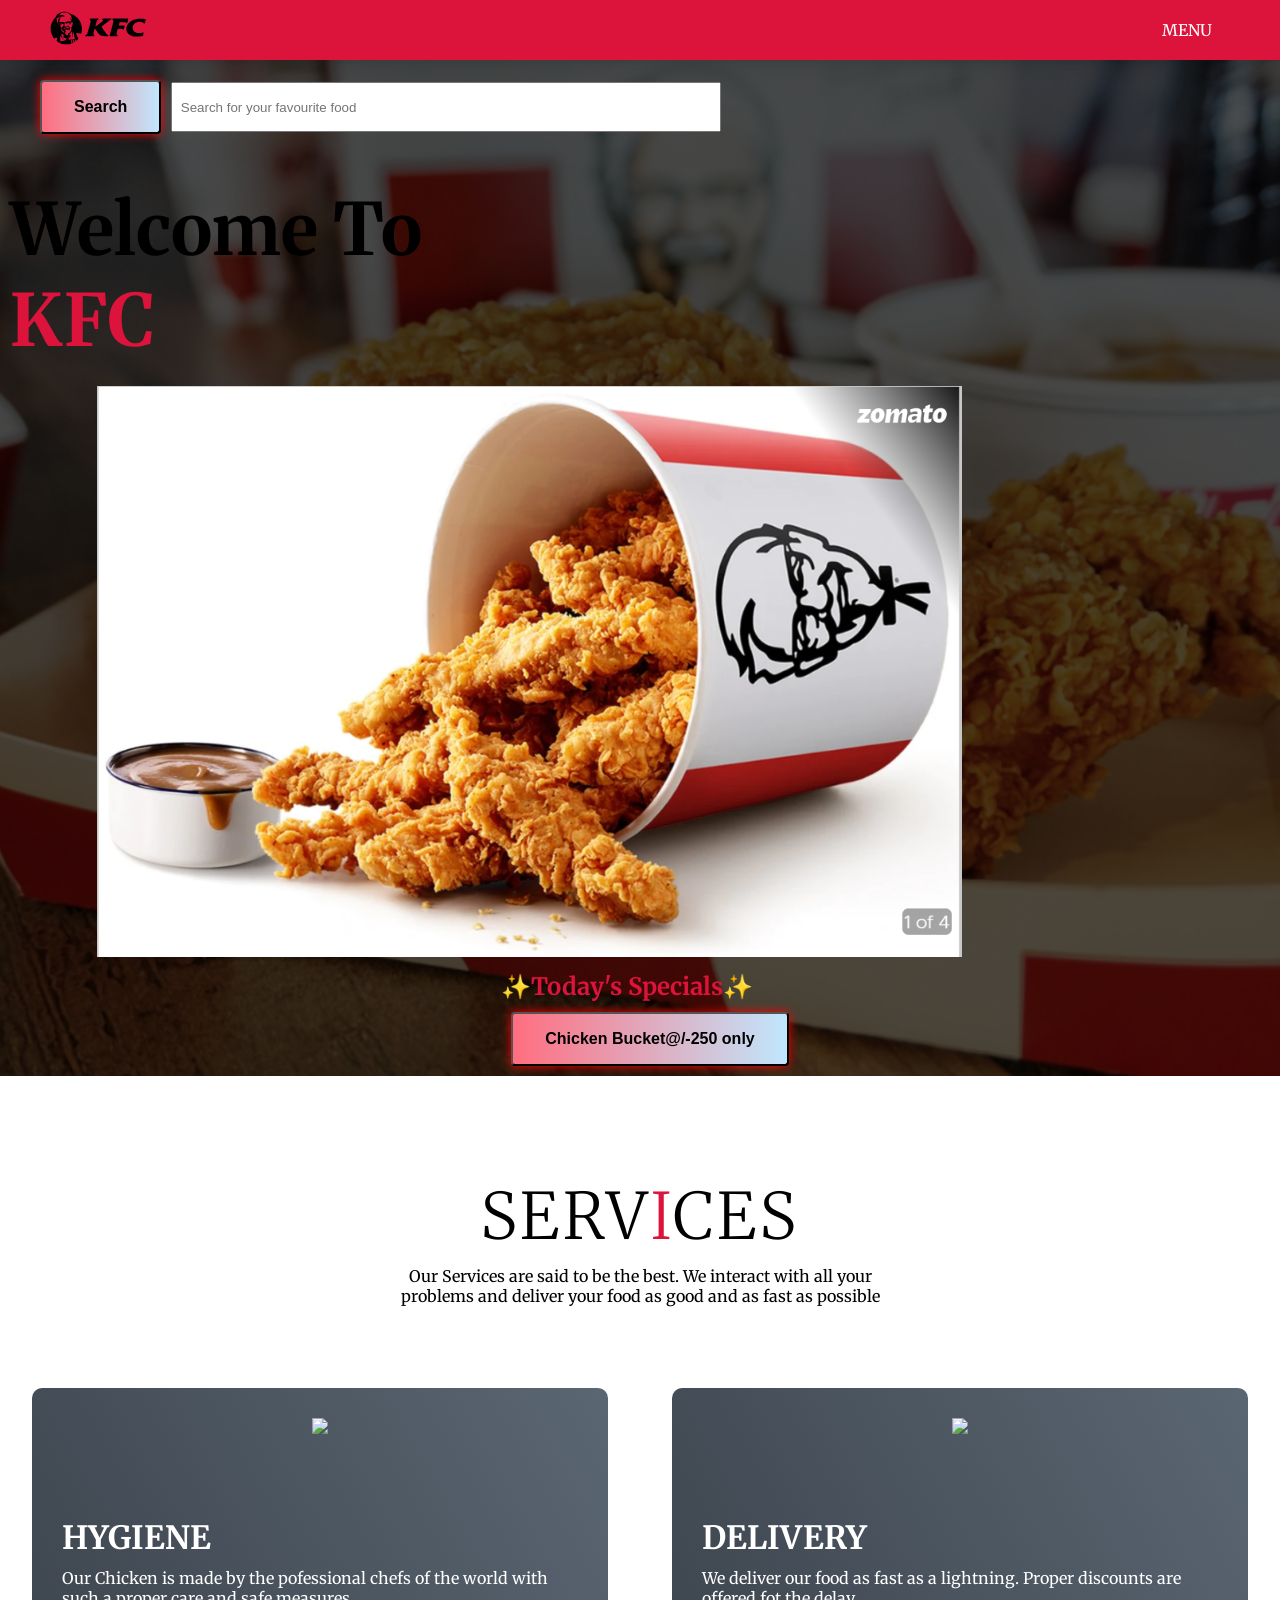
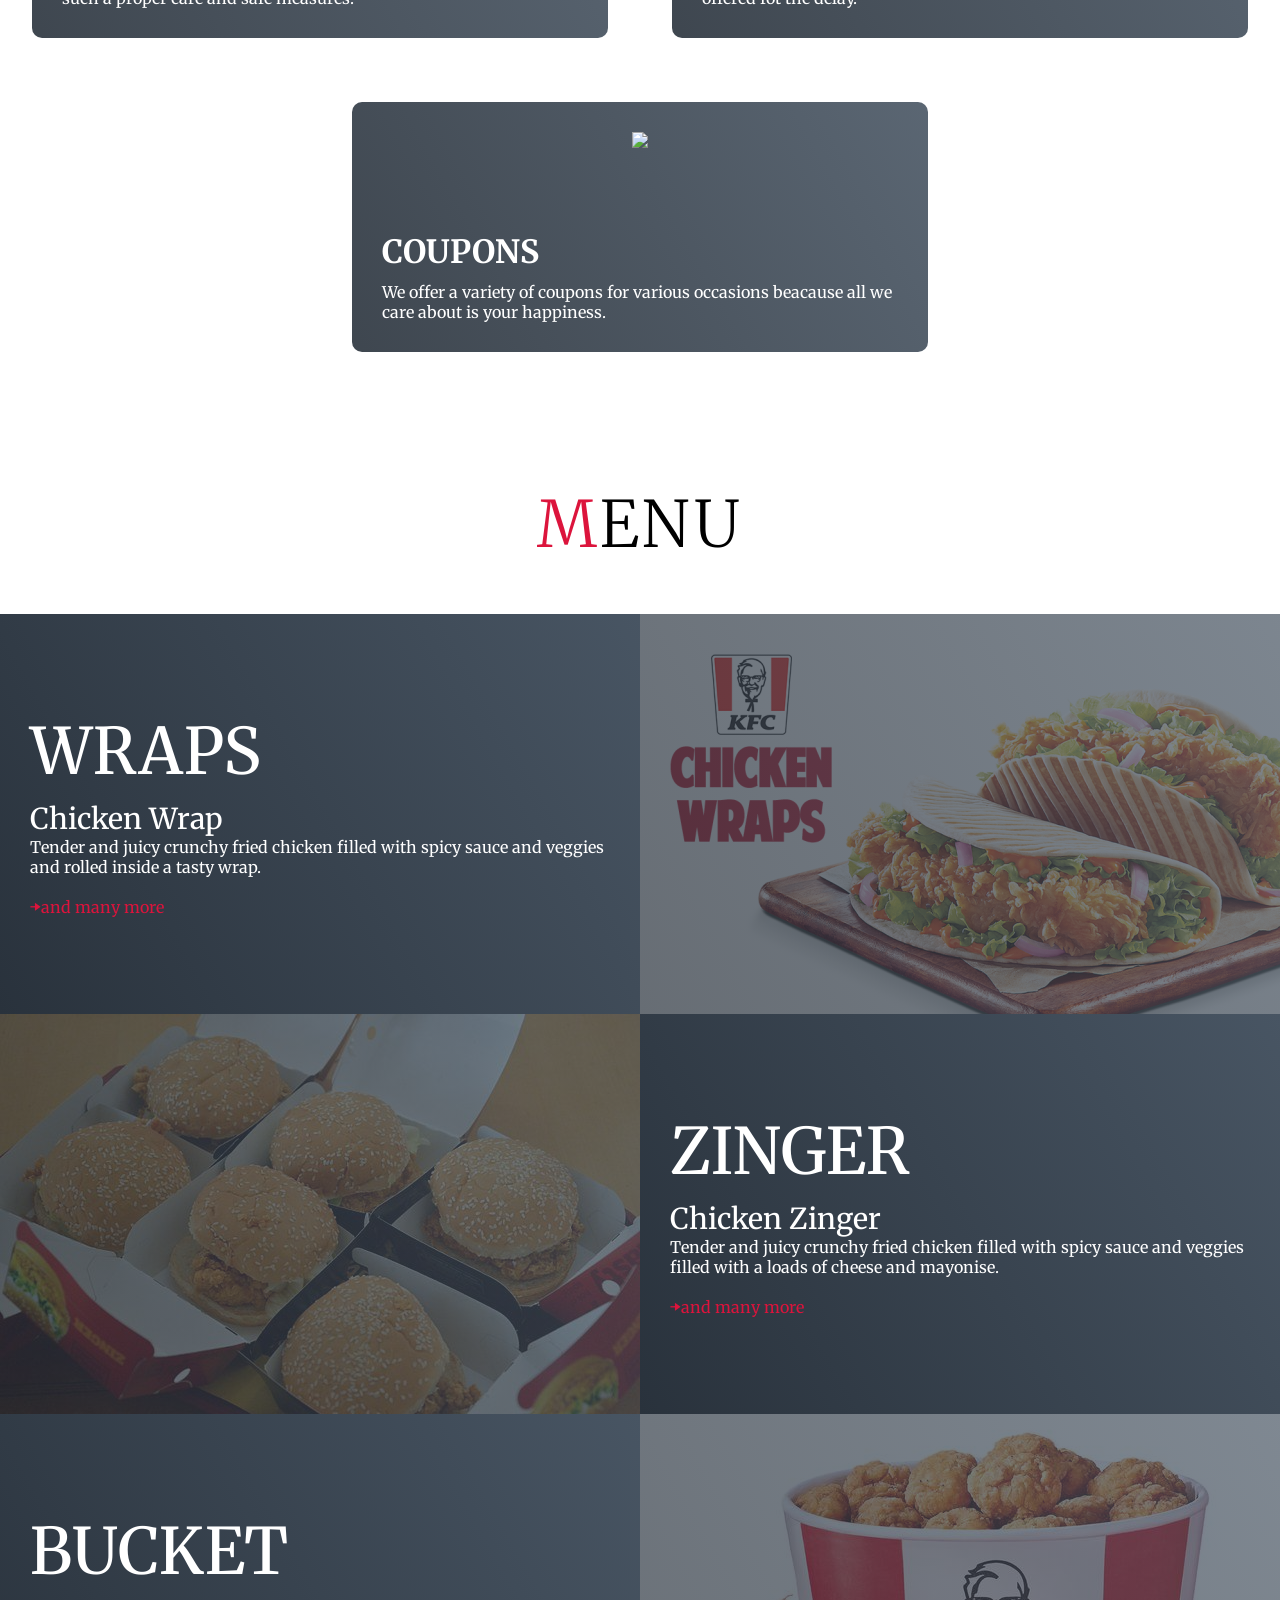
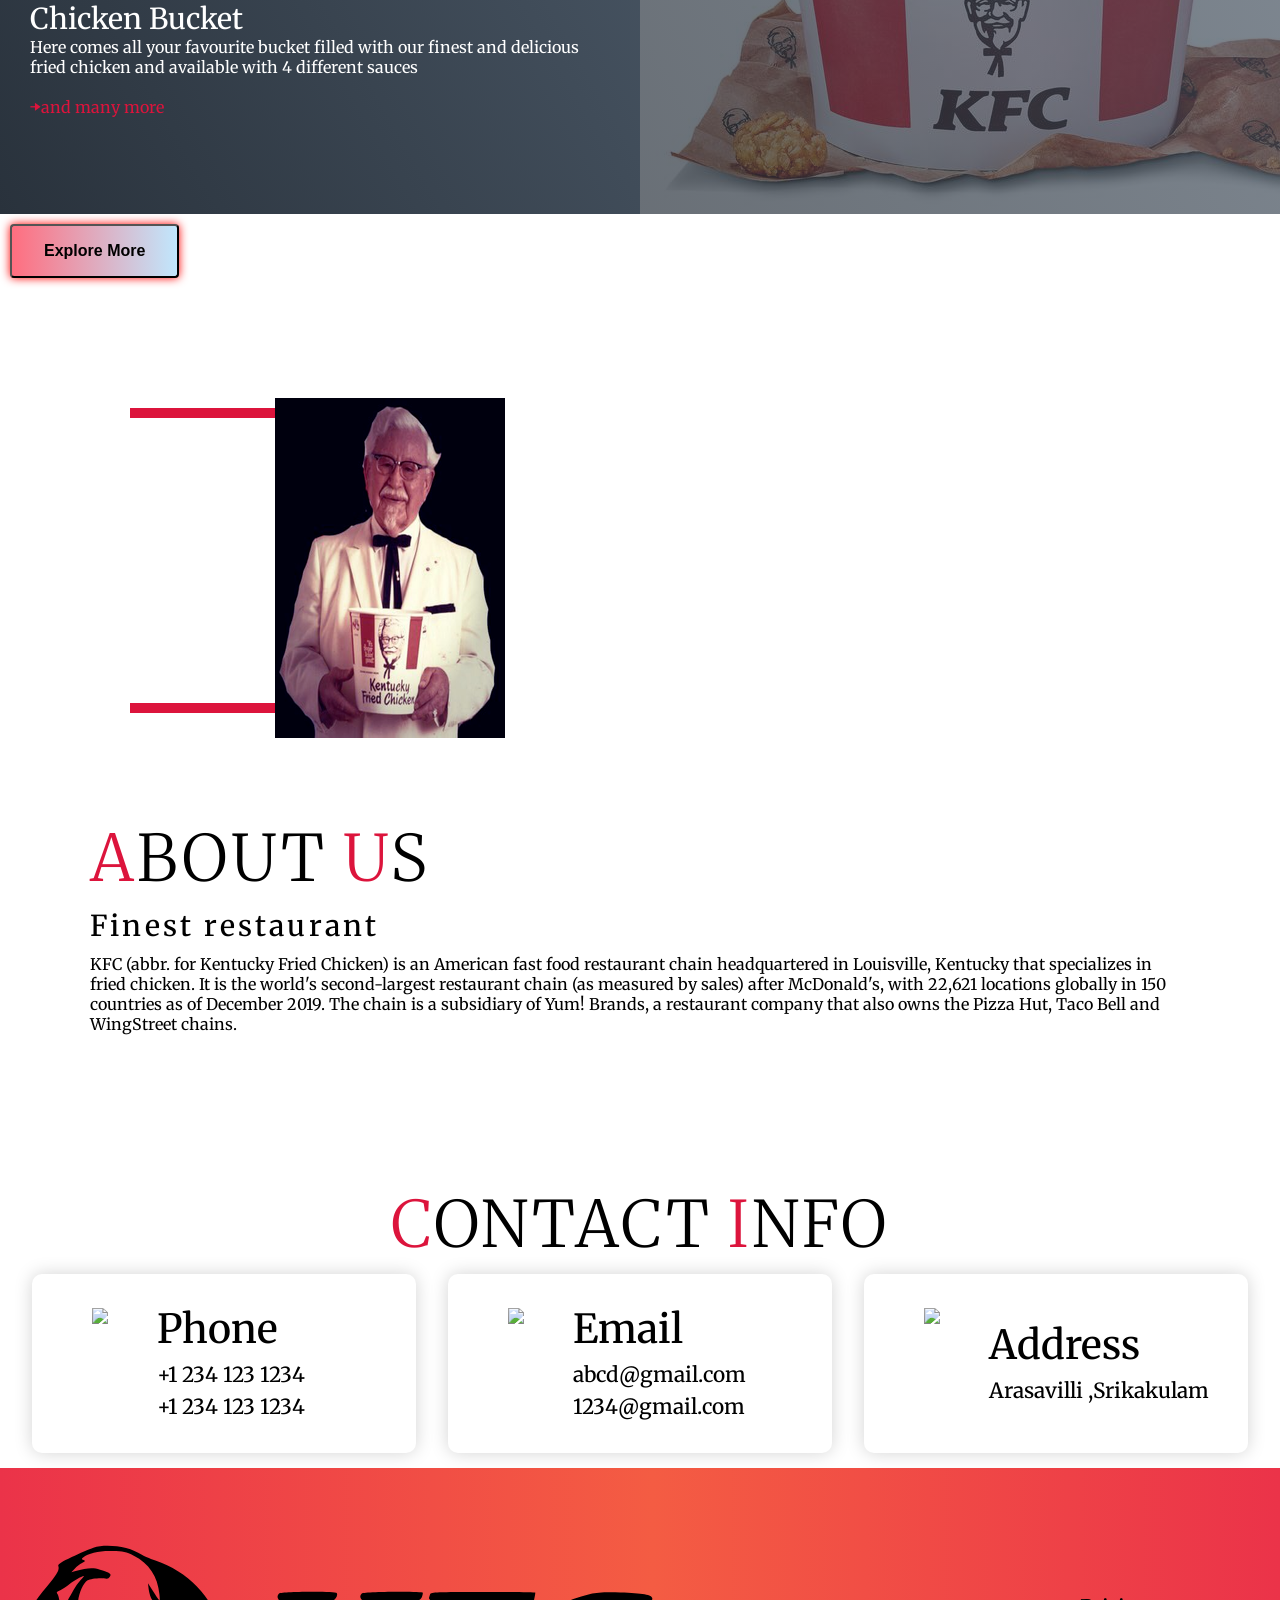
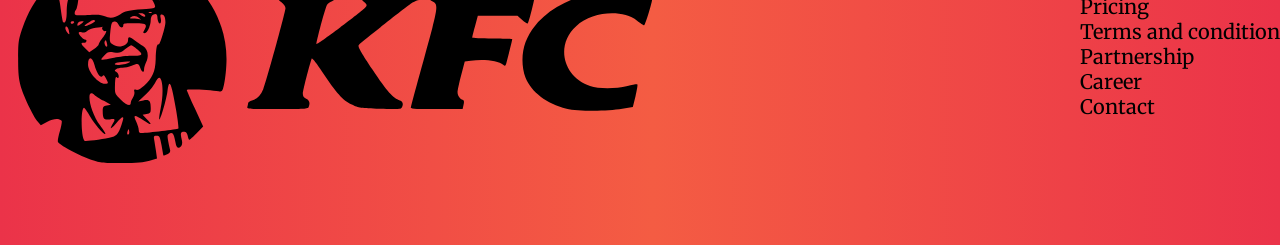
==== commit 8305c3a8: "small change" ====
--- a/index.html
+++ b/index.html
@@ -5,7 +5,7 @@
     <meta http-equiv="X-UA-Compatible" content="IE=edge" />
     <meta name="viewport" content="width=device-width, initial-scale=1.0" />
     <title>INDEX MAIN PAGE</title>
-    <link rel="stylesheet" href="style.css" />
+    <link rel="stylesheet" href="index.css" />
     <!-- Google Fonts Start-->
     <link rel="preconnect" href="https://fonts.googleapis.com" />
     <link rel="preconnect" href="https://fonts.gstatic.com" crossorigin />
--- a/index.css
+++ b/index.css
@@ -0,0 +1,518 @@
+* { /* Override the default browser spacing */
+    padding: 0;
+    margin: 0;
+    box-sizing: border-box;
+}
+
+body {
+    font-family: 'Merriweather', serif;
+    /* background-image: linear-gradient(to right, #fceabb 0%, #f8b500  51%, #fceabb  100%); */
+}
+
+
+/* Header section */
+.navbar {
+    position: fixed;
+	left: 0;
+	right: 0%;
+    top: 0;
+	background-color: crimson;
+    display: flex;
+    justify-content: space-between;
+    align-items: center;
+    box-shadow: 0 10px 15px -3px rgb(0 0 0 / 10%), 0 4px 6px -2px rgb(0 0 0 / 5%);
+    z-index: 9999;
+}
+
+.navbar__brand {
+    width: 100px;
+}
+
+.brand__logo {
+    width: 100%;
+}
+.nav__items a {
+	color: white;
+	text-decoration: white;
+	text-transform: uppercase;
+	padding-right: 20px;
+}
+
+
+/* End Header section */
+
+.img {
+	height: 100%;
+	width: 100%;
+	object-fit: cover;
+}
+.p {
+	color: black;
+	font-size: 1.4rem;
+	margin-top: 5px;
+	line-height: 2.5rem;
+	font-weight: 300;
+	letter-spacing: 0.05rem;
+}
+.container {
+	min-height: 100vh;
+	width: 100%;
+	display: flex;
+	align-items: center;
+	justify-content: center;
+}
+.hero {
+	background-image: url(./assets/kfc-chicken_wnn1.jpg);
+	background-size: cover;
+	background-position: top center;
+	position: relative;
+	z-index: 2;
+}
+.hero::after {
+	content: '';
+	position: absolute;
+	left: 0;
+	top: 0;
+	height: 100%;
+	width: 100%;
+	background-color: black;
+	opacity: 0.7;
+	z-index: -2;
+}
+
+.hero__searchbar {
+    display: flex;
+    flex-direction: row;
+    align-items: center;
+    padding: 30px 30px;
+	padding-top: 70px;
+}
+
+.hero__button {
+    background-image: linear-gradient(to right, #ff6e7f 0%, #bfe9ff  51%, #ff6e7f  100%);
+    margin: 10px;
+    padding: 0.5rem 1rem;
+    text-align: center;
+    transition: 0.5s;
+    font-weight: 600;
+    background-size: 200% auto;
+    color:black;
+    box-shadow: 0 0 10px red;
+    border-radius: 4px;
+    display: block;
+}
+.hero__button:hover {
+    background-position: right center;
+}
+
+
+.hero__input {
+    width: 200px;
+    height: 40px;
+}
+
+.hero__wel {
+    font-size: 1.5rem;
+    text-align: left;
+    padding: 0 15px;
+}
+
+.hero__container {
+    display: flex;
+    justify-content: center; 
+    align-items: center; 
+    flex-direction: column;
+}
+
+.hero__image {
+    width: 100%;
+    padding: 10px 10px;
+    border-radius: 10px;
+}
+
+/* -----service section ---------- */
+.services {
+	flex-direction: column;
+	text-align: center;
+	max-width: 1500px;
+	margin: 0 auto;
+	padding: 100px 0;
+}
+.section-title {
+	font-size: 4rem;
+	font-weight: 300;
+	color: black;
+	margin-bottom: 10px;
+	text-transform: uppercase;
+	letter-spacing: 0.2rem;
+    text-align: center;
+}	
+.service__top {
+	max-width: 500px;
+	margin: 0 auto;
+}
+.service__bottom {
+	display: flex;
+	align-items: center;
+	justify-content: center;
+	flex-wrap: wrap;
+	margin-top: 50px;
+}
+.service__items {
+	flex-basis: 80%;
+	display: flex;
+	align-items: flex-start;
+	justify-content: center;
+	flex-direction: column;
+	padding: 30px;
+	border-radius: 10px;
+	background-image: url(./assets/restaurant1.jpg);
+	background-size: cover;
+	margin: 10px 5%;
+	position: relative;
+	z-index: 1;
+	overflow: hidden;
+}
+.service__items::after {
+	content: "";
+	position: absolute;
+	left: 0;
+	top: 0;
+	height: 100%;
+	width: 100%;
+	background-image: linear-gradient(60deg, #29323c 0%, #485563 100%);
+	opacity: 0.9;
+	z-index: -1;
+}
+.service__bottom .icon {
+	height: 80px;
+	width: 80px;
+	margin-bottom: 20px;
+}
+.service__items h2 {
+	font-size: 2rem;
+	color: white;
+	margin-bottom: 10px;
+	text-transform: uppercase;
+}
+.service__items p {
+	color: white;
+	text-align: left;
+}
+/* ---------end of services-------- */
+
+/* -------Menu----- */
+.menu {
+	flex-direction: column;
+	max-width: 1200px;
+	margin: 0 auto;
+	padding: 100px 0;
+}
+.menu__head h1 {
+	margin-bottom: 50px;
+}
+.all__menu {
+	display: flex;
+	align-items: center;
+	justify-content: center;
+	flex-direction: column;
+}
+.menu__items {
+	display: flex;
+	align-items: center;
+	justify-content: center;
+	flex-direction: column;
+	width: 80%;
+	margin: 20px auto;
+	overflow: hidden;
+	border-radius: 10px;
+}
+.menu__info {
+	padding: 30px;
+	flex-basis: 50%;
+	height: 100%;
+	display: flex;
+	align-items: flex-start;
+	justify-content: center;
+	flex-direction: column;
+	background-image: linear-gradient(60deg, #29323c 0%, #485563 100%);
+	color: white;
+}
+.menu__info h1 {
+	font-size: 4rem;
+	font-weight: 500;
+}
+.menu__info h2 {
+	font-size: 1.8rem;
+	font-weight: 500;
+	margin-top: 10px;
+}
+.menu__info p {
+	color: white;
+}
+.menu__img {
+	flex-basis: 50%;
+	height: 300px;
+	overflow: hidden;
+	position: relative;
+}
+.menu__img::after {
+	content: '';
+	position: absolute;
+	left: 0;
+	top: 0;
+	height: 100%;
+	width: 100%;
+	background-image: linear-gradient(60deg, #29323c 0%, #485563 100%);
+	opacity: 0.7;
+}
+.menu__img img {
+	transition: 0.3s ease transform;
+}
+.menu__items:hover .menu__img img {
+	transform: scale(1.1);
+}
+
+/* -----end of menu----- */
+
+/* -----about section------- */
+.about {
+	flex-direction: column-reverse;
+	text-align: center;
+	max-width: 1200px;
+	margin: 0 auto;
+	padding: 100px 20px;
+}
+.col__left {
+	width: 250px;
+	height: 360px;
+}
+.col__right {
+	width: 100%;
+}
+.col__right h2 {
+	font-size: 1.8rem;
+	font-weight: 500;
+	letter-spacing: 0.2rem;
+	margin-bottom: 10px;
+}
+.col__right p {
+	margin-bottom: 20px;
+}
+.col__left .about__img {
+	height: 100%;
+	width: 100%;
+	position: relative;
+	border: 10px solid white;
+}
+.col__left .about__img::after {
+	content: "";
+	position: absolute;
+	left: -33px;
+	top: 5px;
+	height: 98%;
+	width: 98%;
+	border: 7px solid crimson;
+	z-index: -1;
+}
+/* -----end of about section---- */
+
+/* ----contact section--- */
+.contact {
+	flex-direction: column;
+	max-width: 1200px;
+	margin: 0 auto;
+	width: 90%;
+}
+.contact__items {
+	/* max-width: 400px; */
+	width: 100%;
+}
+.contact__item {
+	width: 80%;
+	padding: 20px;
+	text-align: center;
+	border-radius: 10px;
+	padding: 30px;
+	margin: 30px;
+	display: flex;
+	justify-content: center;
+	align-items: center;
+	flex-direction: column;
+	box-shadow: 0px 0px 18px 0 #0000002c;
+	transition: 0.3s ease box-shadow;
+}
+.contact__item:hover {
+	box-shadow: 0px 0px 5px 0 #0000002c;
+}
+.icon {
+	width: 70px;
+	margin: 0 auto;
+	margin-bottom: 10px;
+}
+.contact__info h1 {
+	font-size: 2.5rem;
+	font-weight: 500;
+	margin-bottom: 5px;
+}
+.contact__info h2 {
+	font-size: 1.3rem;
+	line-height: 2rem;
+	font-weight: 500;
+}
+
+.final__image {
+    margin-top: 5px;
+    margin-bottom: 5px;
+    border-radius: 10px;
+    width: 100%;
+}
+/* ----end of contact section------ */
+
+/* ----Footer Section------ */
+
+.footer {
+    margin-top: 15px;
+    display: flex;
+    flex-direction: row;
+    background-image:linear-gradient(to right, #EB3349 0%, #F45C43  51%, #EB3349  100%);
+    justify-content: space-between;
+    align-items: center;
+}
+
+.footer__image {
+width:100%
+}
+
+.footer__text {
+    font-size: 10px;
+}
+/* ---end of footer section------- */
+
+@media (min-width: 1200px) {
+ .navbar {
+    padding: 0 3rem;
+}
+/* ------hero section------ */
+.hero__button {
+    padding: 1rem 2rem;
+    font-size: 1rem;
+}
+.hero__input {
+    width: 550px;
+    height: 50px;
+}
+.hero__wel {
+    font-size: 3rem;
+    text-align: left;
+    padding: 10px 15px 10px 10px;
+}
+.hero__container {
+    flex-direction: row-reverse;
+    flex-wrap: wrap;
+    flex-basis: 5px;
+    justify-content: center;
+}
+.hero__image {
+    width: 80%;
+}
+.hero__description {
+    padding-left: 20px;
+}
+/* ---end of hero section---- */
+
+/* -------service section------ */
+.service__items {
+    flex-basis: 45%;
+	margin: 2.5%;
+}
+/* --------end of service section------ */
+
+/* ------Menu------- */
+.menu__items {
+    flex-direction: row;
+}
+.menu__items:nth-child(even) {
+    flex-direction: row-reverse;
+}
+.menu__items {
+    height: 400px;
+    margin: 0;
+    width: 100%;
+    border-radius: 0;
+}
+.all__menu .menu__info {
+    height: 100%;
+}
+.all__menu .menu__img {
+   height: 100%;
+}
+/* -----end of menu------ */
+
+/* ----about section------ */
+.about {
+    flex-direction: row;
+}
+.col__left {
+    width: 600px;
+    height: 400px;
+    padding-left: 60px;
+}
+.about .col__left .about__img::after {
+    left: -10px;
+    top: 10px;
+    height: 75%;
+    width: 50%;
+    border: 10px solid crimson;
+}
+.col__right {
+    text-align: left;
+    padding: 30px;
+}
+.col__right h1 {
+    text-align: left;
+}
+/* -----end of about section------ */
+
+/* ----contact section------ */
+
+.contact {
+    flex-direction: column;
+    padding: 100px 0;
+    align-items: center;
+    justify-content: center;
+    min-width: 20vh;
+}
+.contact__items {
+    width: 100%;
+    display: flex;
+    flex-direction: row;
+    justify-content: space-evenly;
+    margin: 0;
+}
+.contact__item {
+    width: 30%;
+    margin: 0;
+    flex-direction: row;
+}
+.contact__item .icon {
+    height: 100px;
+    width: 100px;
+}
+.contact__item .icon img {
+    object-fit: contain;
+}
+.contact__item .contact__info {
+    width: 100%;
+    text-align: left;
+    padding-left: 20px;
+}
+/* ---end of contact section--- */
+
+/* ---footer section---- */
+.footer__text {
+    font-size: 20px;
+}
+/* --- end of footer section---- */
+
+}
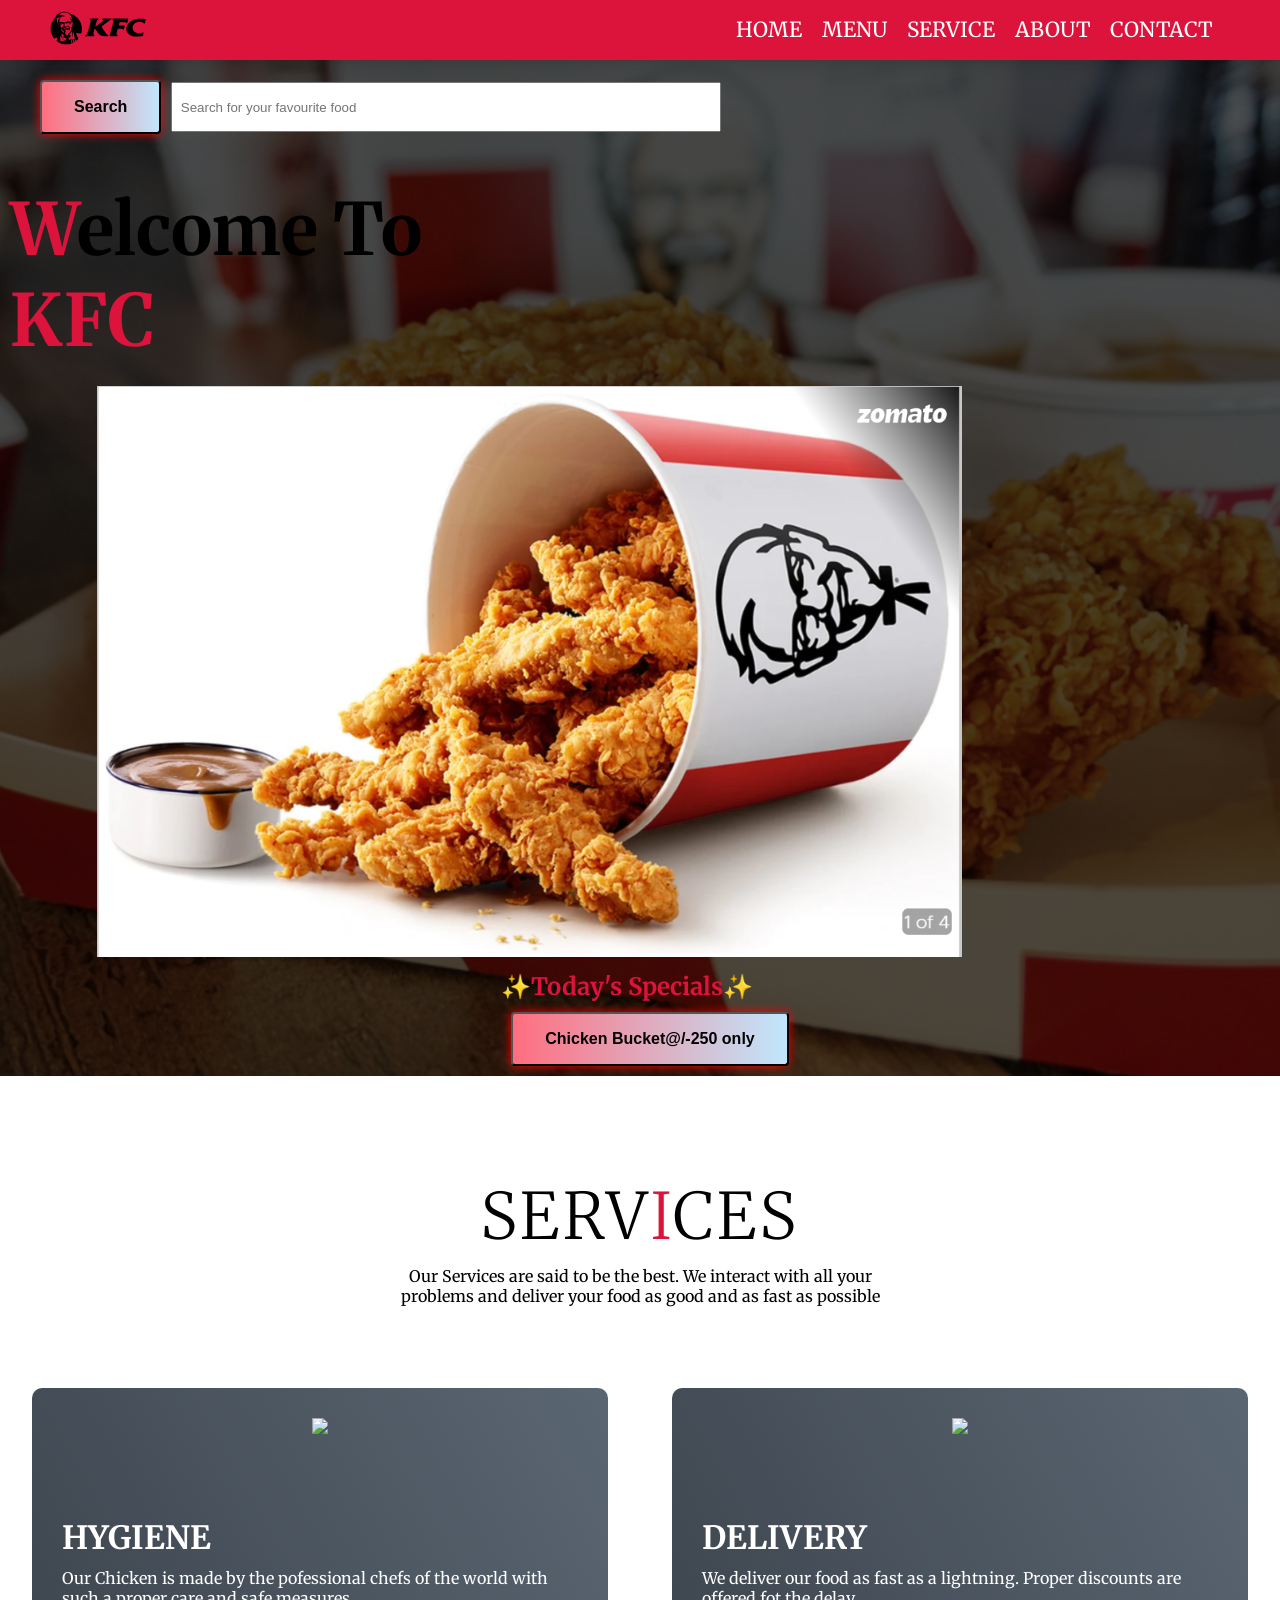
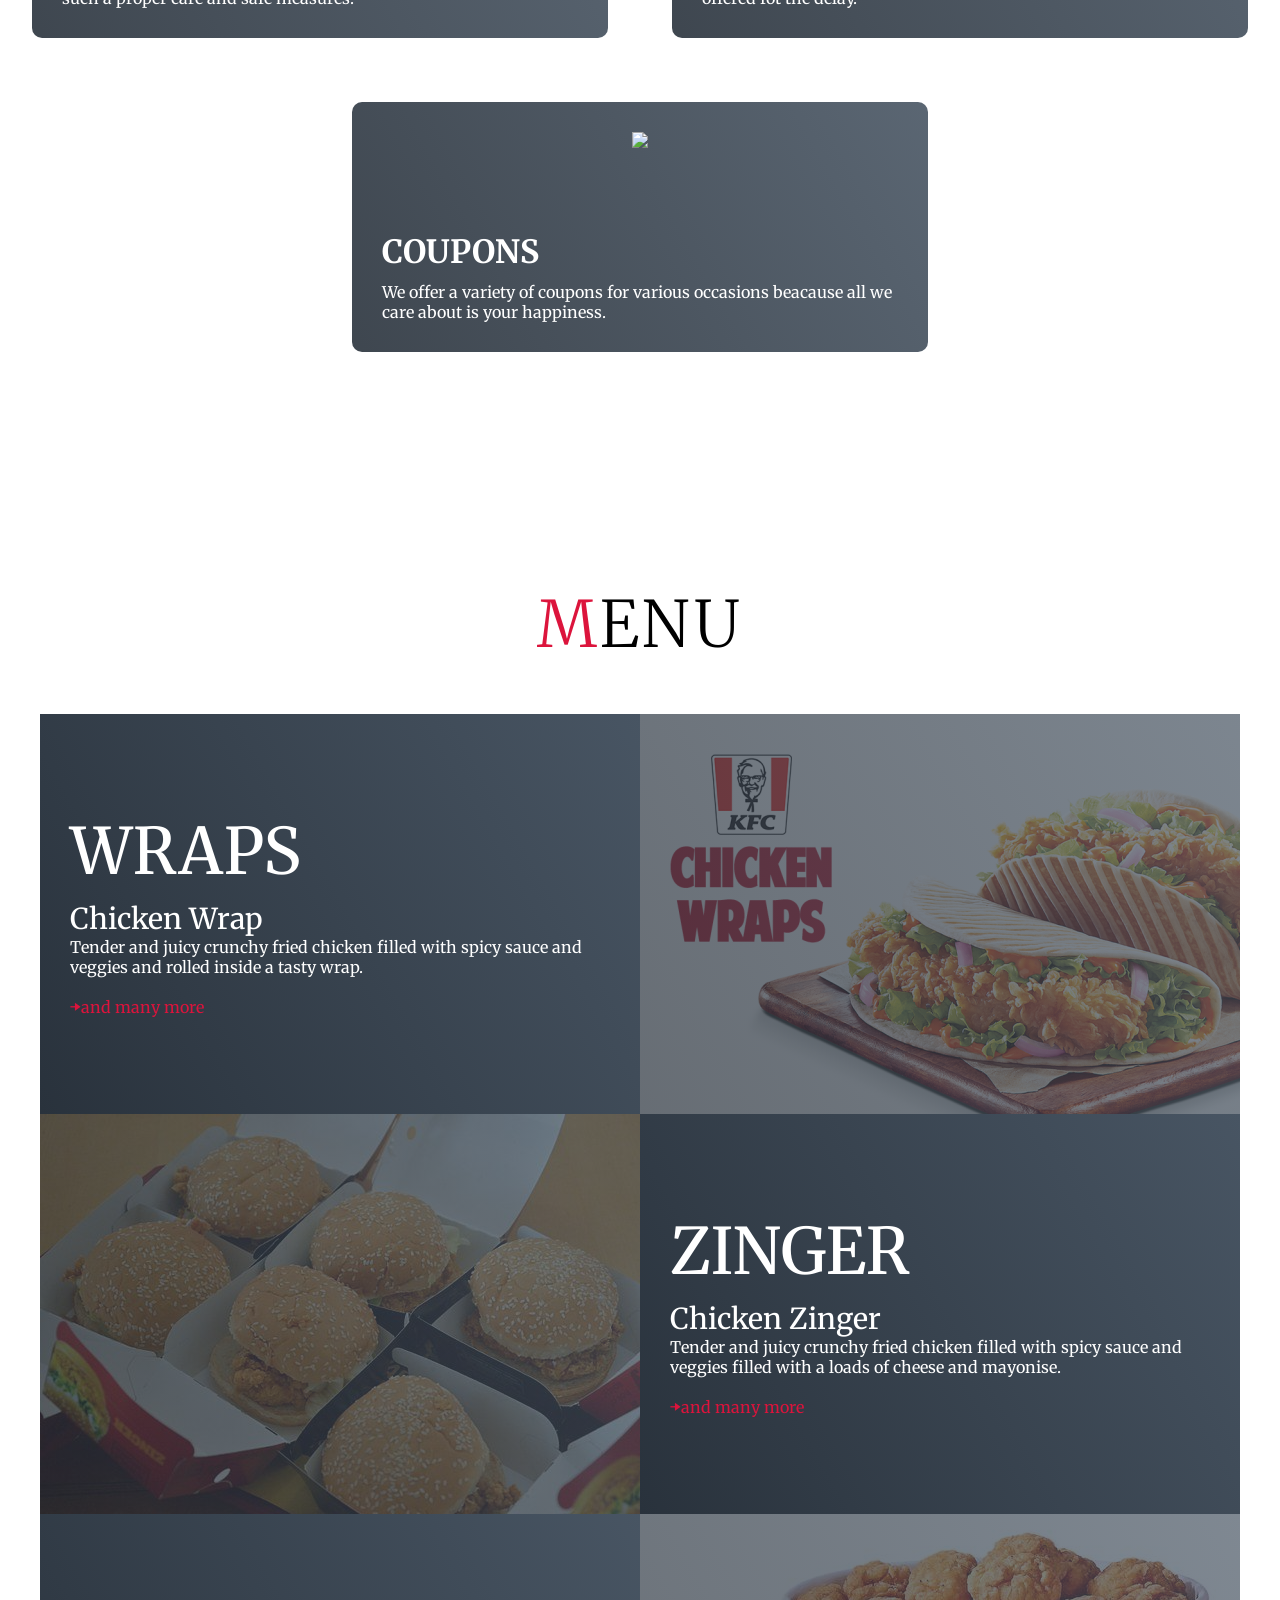
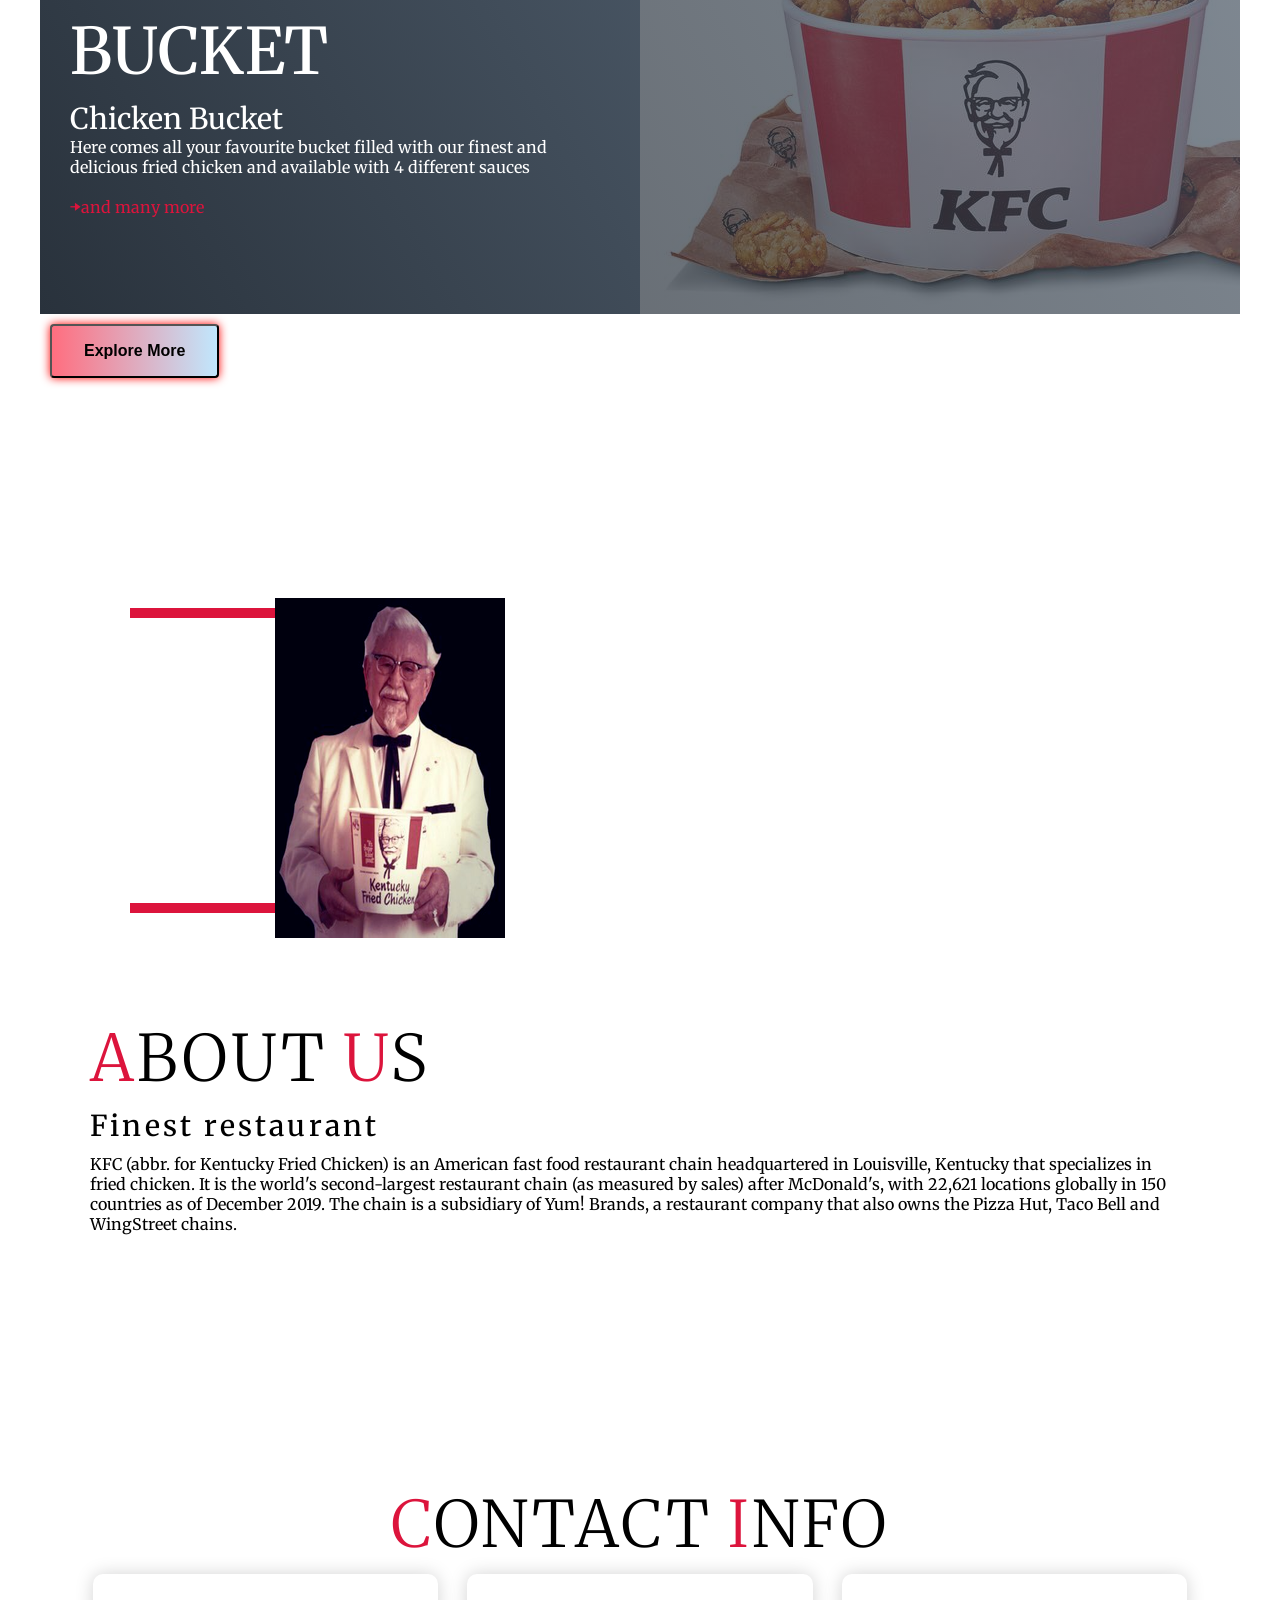
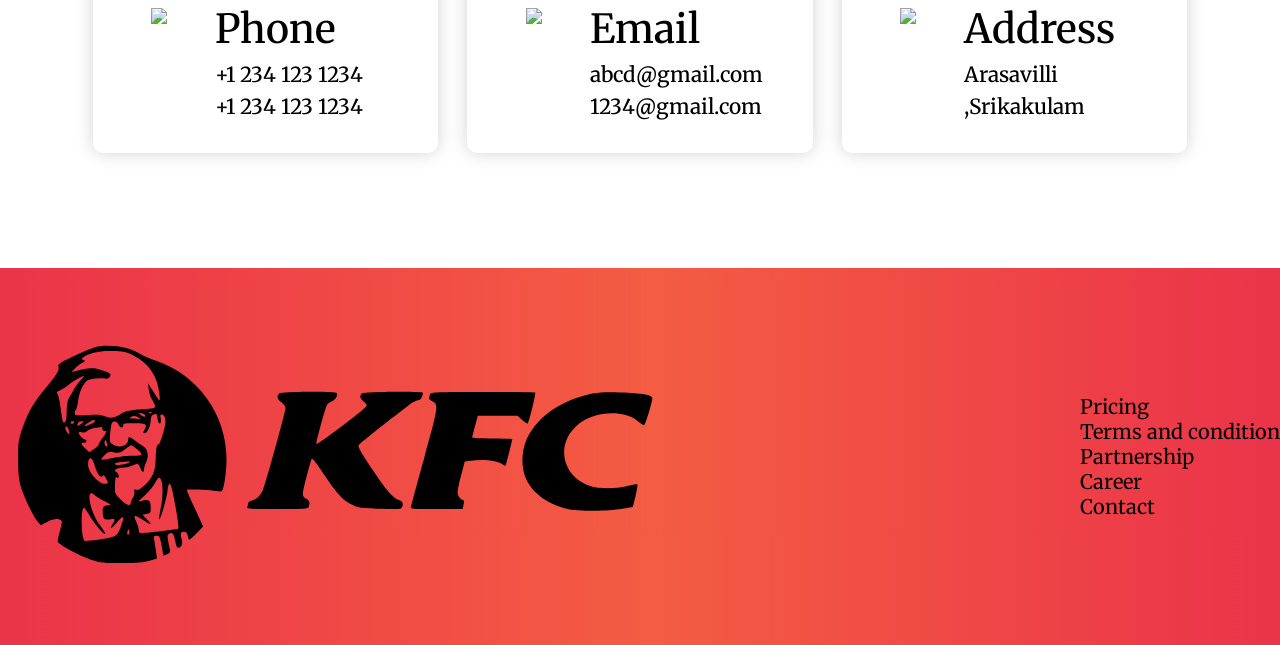
==== commit 35c305db: "final change" ====
--- a/index.html
+++ b/index.html
@@ -23,14 +23,28 @@
           </div>
           <div class="navbar__nav__items">
               <div class="nav__items">
+                <div class="a">
+                  <a href="#hero">Home</a>
+                </div>
+                <div class="a">
                   <a href="#menu">Menu</a>
+                </div>
+                <div class="a">
+                  <a href="#services">Service</a>
+                </div>
+                <div class="a">
+                  <a href="#about">About</a>
+                </div>
+                <div class="a">
+                  <a href="#contact">Contact</a>
+                </div>
               </div>
           </div>
       </nav>
   </header>
 
     <!-- ----------hero---------- -->
-    <section class="hero">
+    <section id="hero">
       <div class="hero__searchbar">
         <button class="hero__button">Search</button>
         <label>
@@ -42,7 +56,7 @@
         </label>
       </div>
         <div class="hero__wel">
-          <h1>Welcome To</h1>
+          <h1><spam style="color: crimson;">W</spam>elcome To</h1>
           <h1 style="color: crimson;">KFC</h1>
         </div>  
       <div class="hero__container">
@@ -59,7 +73,7 @@
 
     <!-- -------service section----------- -->
 
-    <section class="services">
+    <section id="services">
       <div class="services__container">
         <div class="service__top">
           <h1 class="section-title">Serv<span style="color: crimson;">i</span>ces</h1>
@@ -134,7 +148,7 @@
     <!-- --------end of menu---- -->
 
     <!-- ------about section-------- -->
-    <section class="about">
+    <section id="about">
       <div class="about__container">
         <div class="col__left">
           <div class="about__img">
--- a/index.css
+++ b/index.css
@@ -31,7 +31,13 @@
 .brand__logo {
     width: 100%;
 }
+.nav__items {
+	display: flex;
+	justify-content: center;
+	align-items: center;
+}
 .nav__items a {
+	font-size: 0.5rem;
 	color: white;
 	text-decoration: white;
 	text-transform: uppercase;
@@ -61,14 +67,14 @@
 	align-items: center;
 	justify-content: center;
 }
-.hero {
+#hero {
 	background-image: url(./assets/kfc-chicken_wnn1.jpg);
 	background-size: cover;
 	background-position: top center;
 	position: relative;
 	z-index: 2;
 }
-.hero::after {
+#hero::after {
 	content: '';
 	position: absolute;
 	left: 0;
@@ -131,7 +137,7 @@
 }
 
 /* -----service section ---------- */
-.services {
+#services {
 	flex-direction: column;
 	text-align: center;
 	max-width: 1500px;
@@ -202,7 +208,7 @@
 /* ---------end of services-------- */
 
 /* -------Menu----- */
-.menu {
+#menu {
 	flex-direction: column;
 	max-width: 1200px;
 	margin: 0 auto;
@@ -276,9 +282,10 @@
 /* -----end of menu----- */
 
 /* -----about section------- */
-.about {
+#about {
 	flex-direction: column-reverse;
 	text-align: center;
+	justify-content: center;
 	max-width: 1200px;
 	margin: 0 auto;
 	padding: 100px 20px;
@@ -318,7 +325,7 @@
 /* -----end of about section---- */
 
 /* ----contact section--- */
-.contact {
+#contact {
 	flex-direction: column;
 	max-width: 1200px;
 	margin: 0 auto;
@@ -389,9 +396,14 @@
 }
 /* ---end of footer section------- */
 
+
+
 @media (min-width: 1200px) {
  .navbar {
     padding: 0 3rem;
+}
+.nav__items a {
+	font-size: 1.3rem;
 }
 /* ------hero section------ */
 .hero__button {
@@ -450,7 +462,7 @@
 /* -----end of menu------ */
 
 /* ----about section------ */
-.about {
+#about {
     flex-direction: row;
 }
 .col__left {
@@ -458,7 +470,7 @@
     height: 400px;
     padding-left: 60px;
 }
-.about .col__left .about__img::after {
+#about .col__left .about__img::after {
     left: -10px;
     top: 10px;
     height: 75%;
@@ -476,7 +488,7 @@
 
 /* ----contact section------ */
 
-.contact {
+#contact {
     flex-direction: column;
     padding: 100px 0;
     align-items: center;
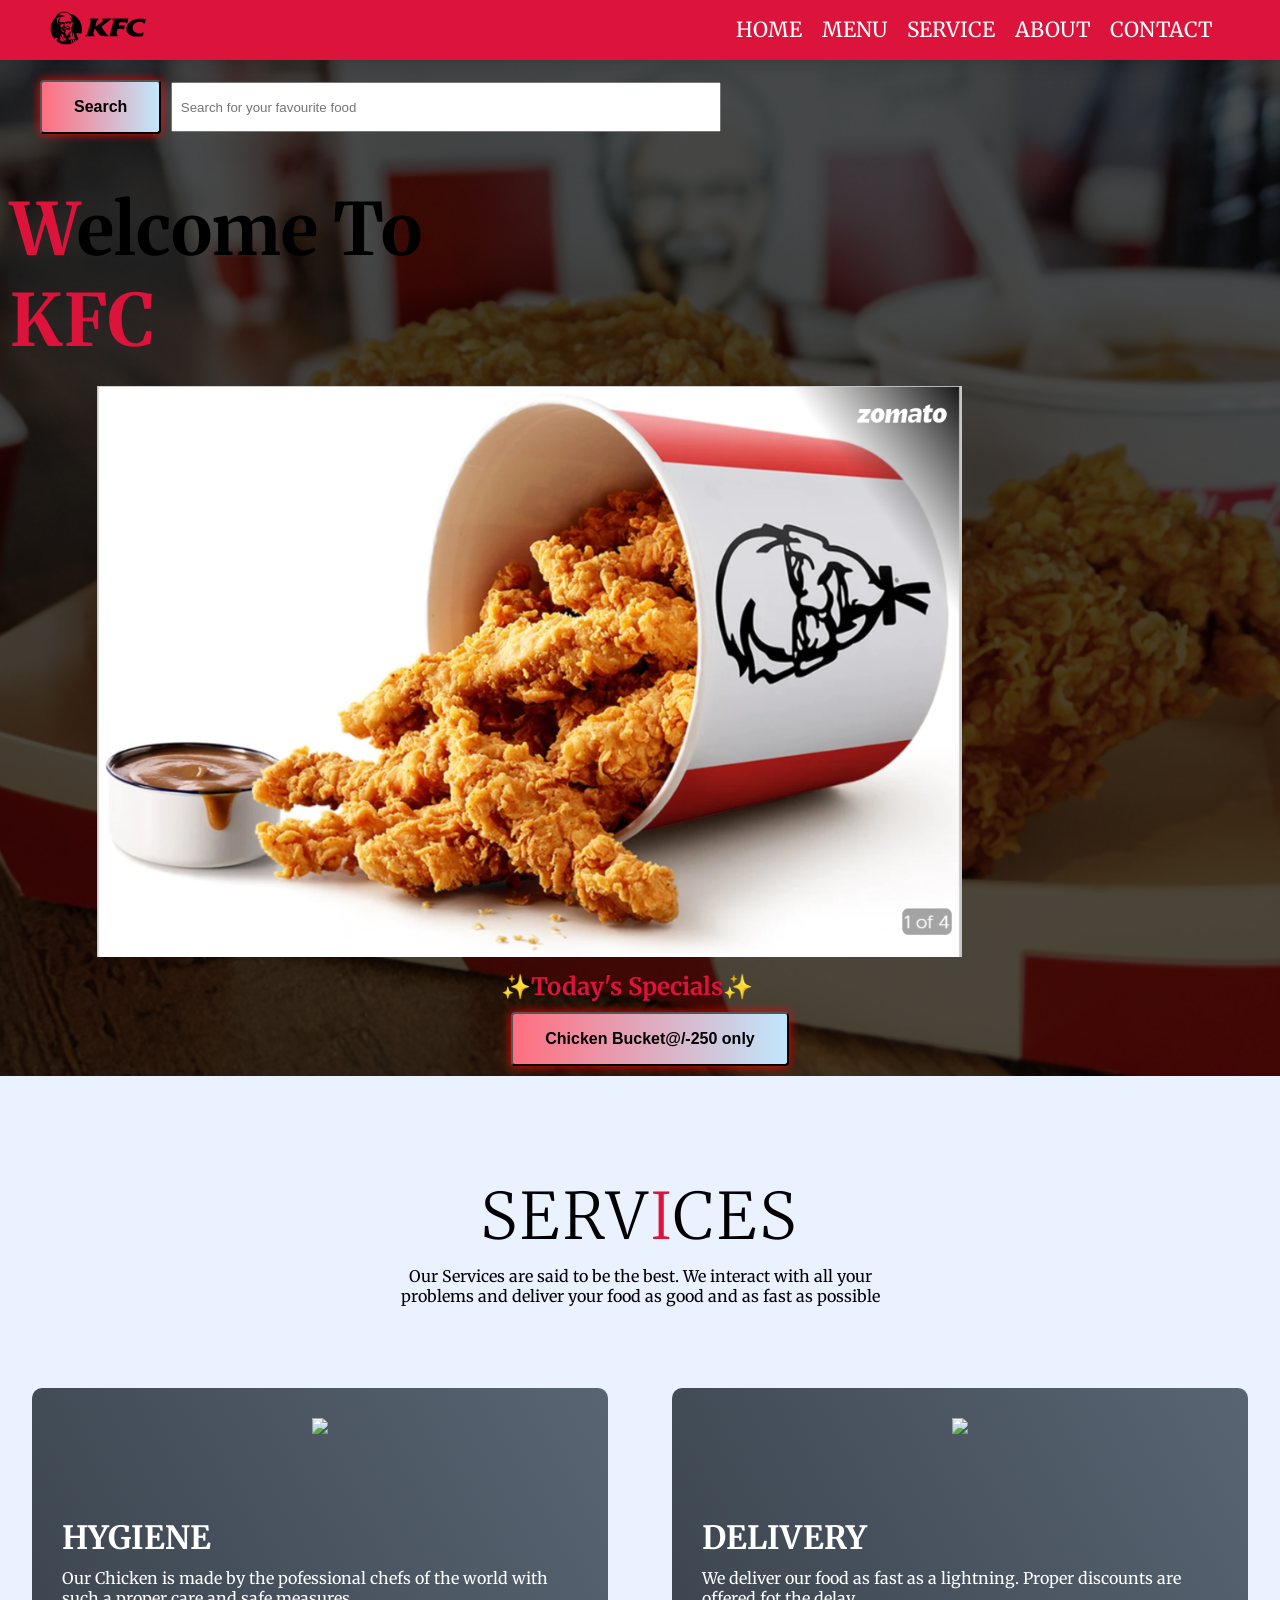
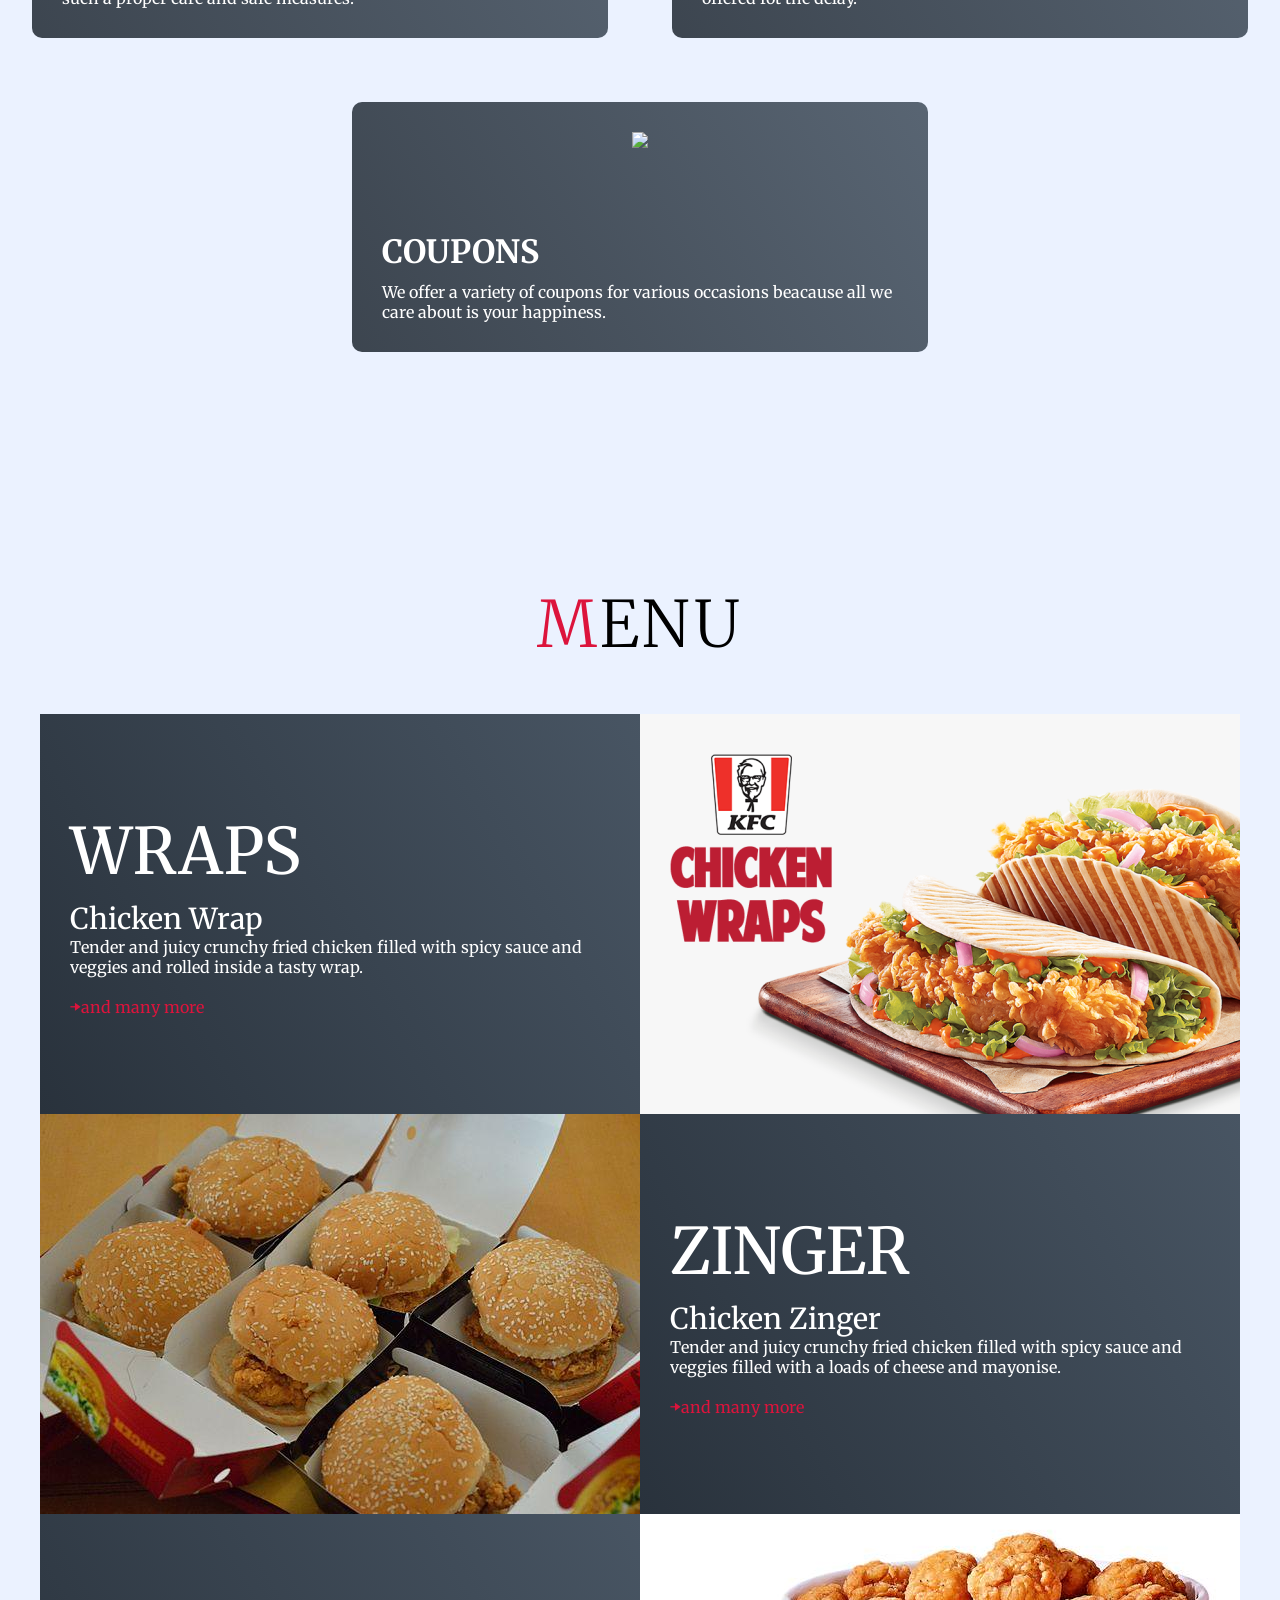
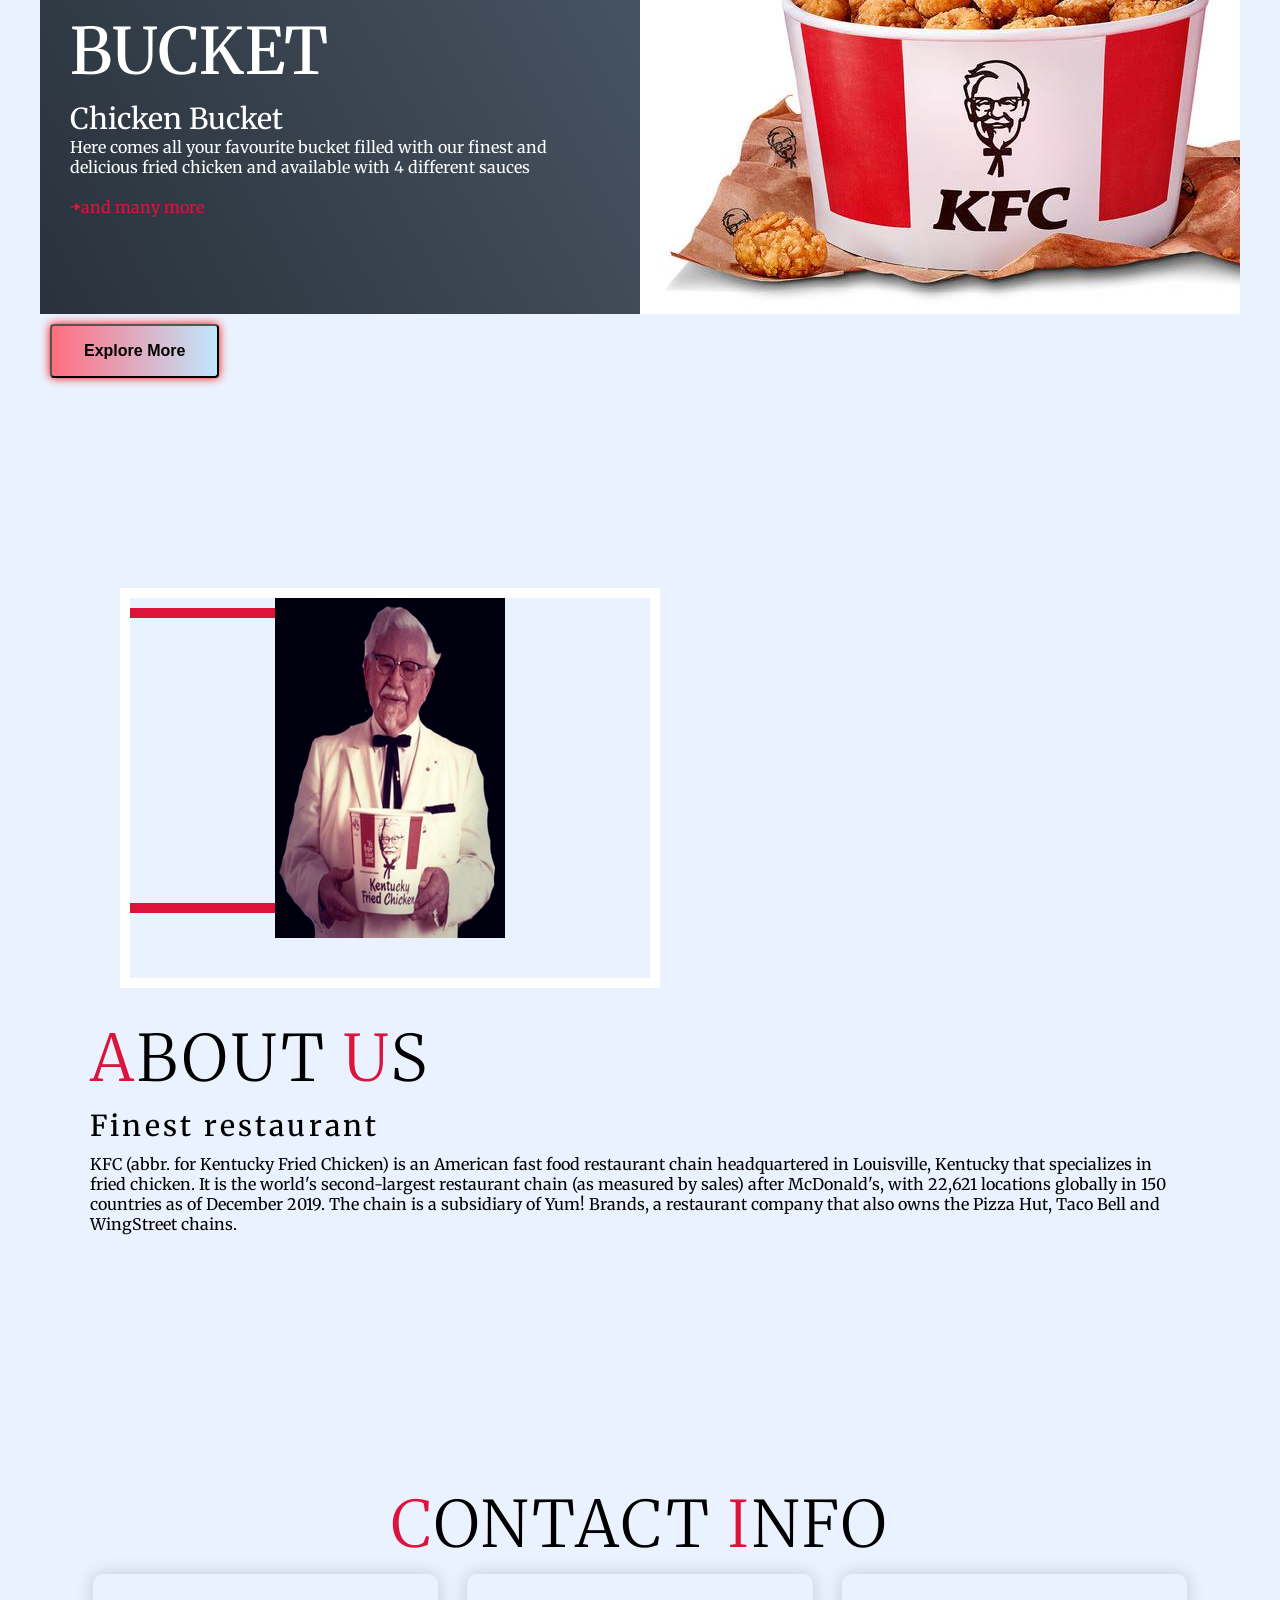
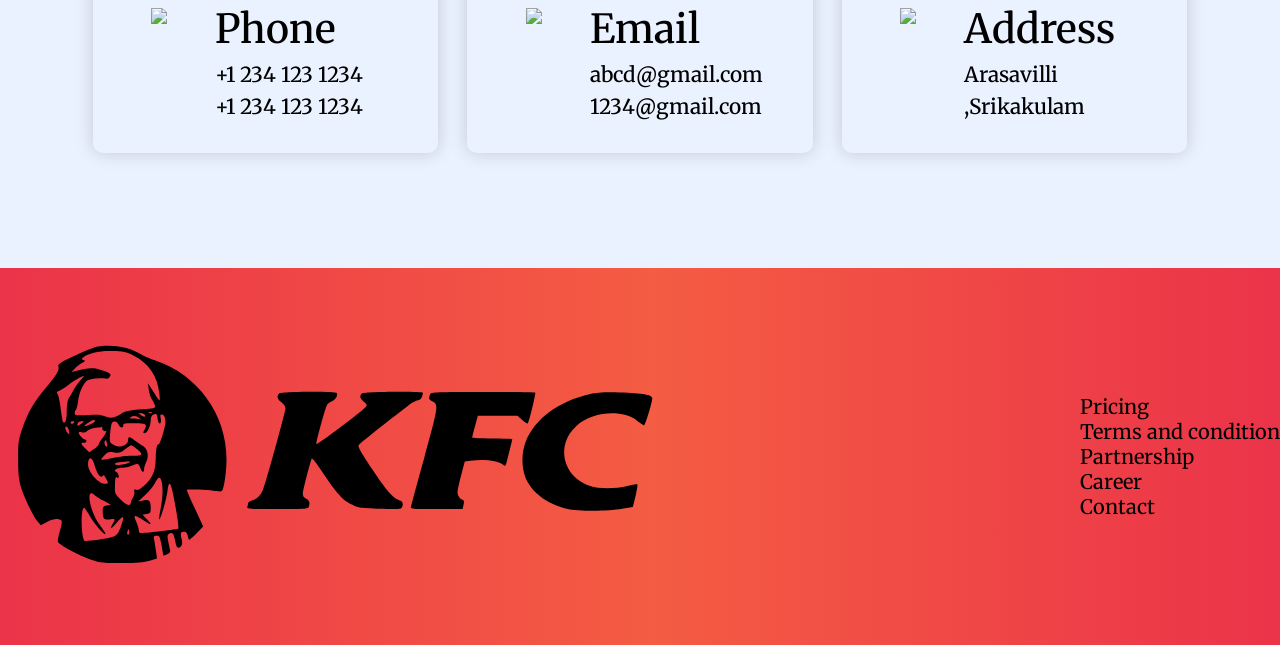
==== commit afde4632: "Final change" ====
--- a/index.html
+++ b/index.html
@@ -16,6 +16,9 @@
     <!-- Google Fonts End-->
   </head>
   <body>
+
+    <!-- ---------Header Section----------- -->
+
     <header>
       <nav class="navbar">
           <div class="navbar__brand">
@@ -42,6 +45,8 @@
           </div>
       </nav>
   </header>
+  <!-- -----End of Header Section---------- -->
+
 
     <!-- ----------hero---------- -->
     <section id="hero">
@@ -71,6 +76,7 @@
     </section>
     <!-- -----------end of hero section--------- -->
 
+
     <!-- -------service section----------- -->
 
     <section id="services">
@@ -98,6 +104,8 @@
         </div>
       </div>
     </section>
+    <!-- ----------End of Service Section------------- -->
+
 
     <!-- -----menu section----- -->
     <section id="menu">
@@ -147,6 +155,7 @@
     </section>
     <!-- --------end of menu---- -->
 
+
     <!-- ------about section-------- -->
     <section id="about">
       <div class="about__container">
@@ -165,6 +174,7 @@
       </div>
     </section>
     <!-- ------end of about section-------- -->
+
 
     <!-- ------contact section--------- -->
     <section id="contact">
@@ -199,15 +209,20 @@
         </div>
       </div>
     </section>
-
-    <footer class="footer">
+    <!-- ---------End of contact Section------------ -->
+
+
+    <!-- --------Footer Section---------- -->
+
+   <footer class="footer">
       <div class="footer__image__text">
           <img class="footer__image" src="./assets/svg/KFC-Logo.svg" alt="logo">
       </div>
       <div class="footer__text">
           <p>Pricing<p><p>Terms and condition</p> <p>Partnership</p> <p>Career</p> <p> Contact</p>
       </div>
-
   </footer>
+   <!-- ------End of Footer Section---------- -->
+   
   </body>
 </html>
--- a/index.css
+++ b/index.css
@@ -6,11 +6,12 @@
 
 body {
     font-family: 'Merriweather', serif;
-    /* background-image: linear-gradient(to right, #fceabb 0%, #f8b500  51%, #fceabb  100%); */
-}
-
-
-/* Header section */
+	background-color: #ebf2ff;
+}
+
+
+/* ----------Header section----------- */
+
 .navbar {
     position: fixed;
 	left: 0;
@@ -45,7 +46,7 @@
 }
 
 
-/* End Header section */
+/* ----------End of Header section----------- */
 
 .img {
 	height: 100%;
@@ -67,6 +68,8 @@
 	align-items: center;
 	justify-content: center;
 }
+
+/* --------Hero Section------------- */
 #hero {
 	background-image: url(./assets/kfc-chicken_wnn1.jpg);
 	background-size: cover;
@@ -136,7 +139,11 @@
     border-radius: 10px;
 }
 
+/* -------End of Hero Section--------------- */
+
+
 /* -----service section ---------- */
+
 #services {
 	flex-direction: column;
 	text-align: center;
@@ -205,9 +212,11 @@
 	color: white;
 	text-align: left;
 }
-/* ---------end of services-------- */
-
-/* -------Menu----- */
+/* ---------End of service Section-------- */
+
+
+/* -------Menu Secton----- */
+
 #menu {
 	flex-direction: column;
 	max-width: 1200px;
@@ -262,16 +271,6 @@
 	overflow: hidden;
 	position: relative;
 }
-.menu__img::after {
-	content: '';
-	position: absolute;
-	left: 0;
-	top: 0;
-	height: 100%;
-	width: 100%;
-	background-image: linear-gradient(60deg, #29323c 0%, #485563 100%);
-	opacity: 0.7;
-}
 .menu__img img {
 	transition: 0.3s ease transform;
 }
@@ -279,9 +278,11 @@
 	transform: scale(1.1);
 }
 
-/* -----end of menu----- */
-
-/* -----about section------- */
+/* -----End of menu Section----- */
+
+
+/* -----About section------- */
+
 #about {
 	flex-direction: column-reverse;
 	text-align: center;
@@ -322,9 +323,11 @@
 	border: 7px solid crimson;
 	z-index: -1;
 }
-/* -----end of about section---- */
+/* -----end of About section---- */
+
 
 /* ----contact section--- */
+
 #contact {
 	flex-direction: column;
 	max-width: 1200px;
@@ -374,7 +377,8 @@
     border-radius: 10px;
     width: 100%;
 }
-/* ----end of contact section------ */
+/* ----End of contact section------ */
+
 
 /* ----Footer Section------ */
 
@@ -394,18 +398,28 @@
 .footer__text {
     font-size: 10px;
 }
-/* ---end of footer section------- */
-
-
+/* ---End of footer section------- */
+
+
+
+/* -------LAPTOP VIEW------------- */
 
 @media (min-width: 1200px) {
+
+	/* ------Header Section---------- */
+
  .navbar {
     padding: 0 3rem;
 }
 .nav__items a {
 	font-size: 1.3rem;
 }
+
+/* ---------End Of Header Section--------- */
+
+
 /* ------hero section------ */
+
 .hero__button {
     padding: 1rem 2rem;
     font-size: 1rem;
@@ -433,12 +447,14 @@
 }
 /* ---end of hero section---- */
 
+
 /* -------service section------ */
 .service__items {
     flex-basis: 45%;
 	margin: 2.5%;
 }
 /* --------end of service section------ */
+
 
 /* ------Menu------- */
 .menu__items {
@@ -460,6 +476,7 @@
    height: 100%;
 }
 /* -----end of menu------ */
+
 
 /* ----about section------ */
 #about {
@@ -486,6 +503,7 @@
 }
 /* -----end of about section------ */
 
+
 /* ----contact section------ */
 
 #contact {
@@ -521,10 +539,14 @@
 }
 /* ---end of contact section--- */
 
+
 /* ---footer section---- */
 .footer__text {
     font-size: 20px;
 }
 /* --- end of footer section---- */
 
-}+}
+
+
+/* ---------------------------------------THE END--------------------------------- */
